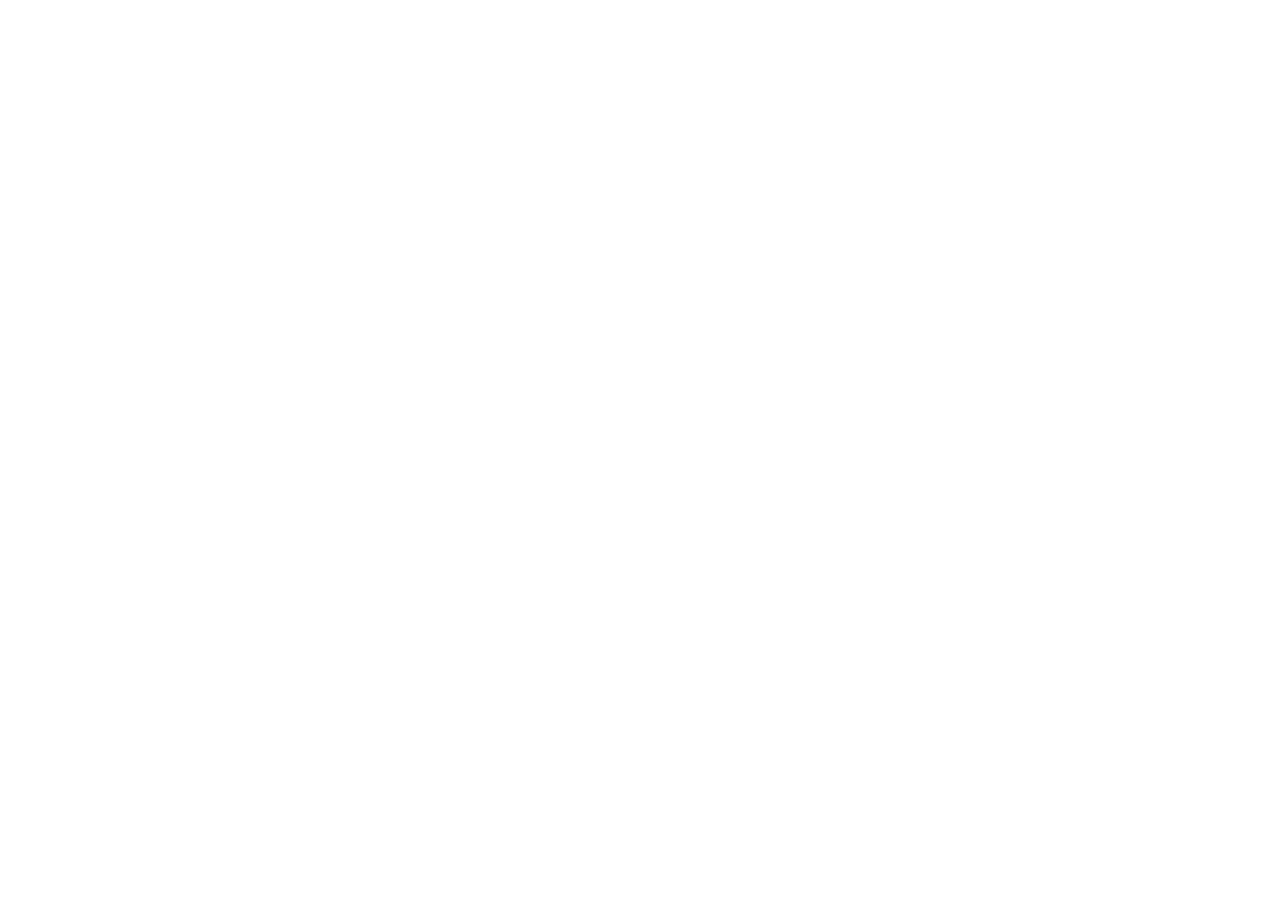
==== index.html @ 12cc8bd0 "初始化大事件项目" ====
<!DOCTYPE html>
<html lang="en">

<head>
    <meta charset="UTF-8">
    <meta name="viewport" content="width=device-width, initial-scale=1.0">
    <title>Document</title>
</head>

<body>

</body>

</html>
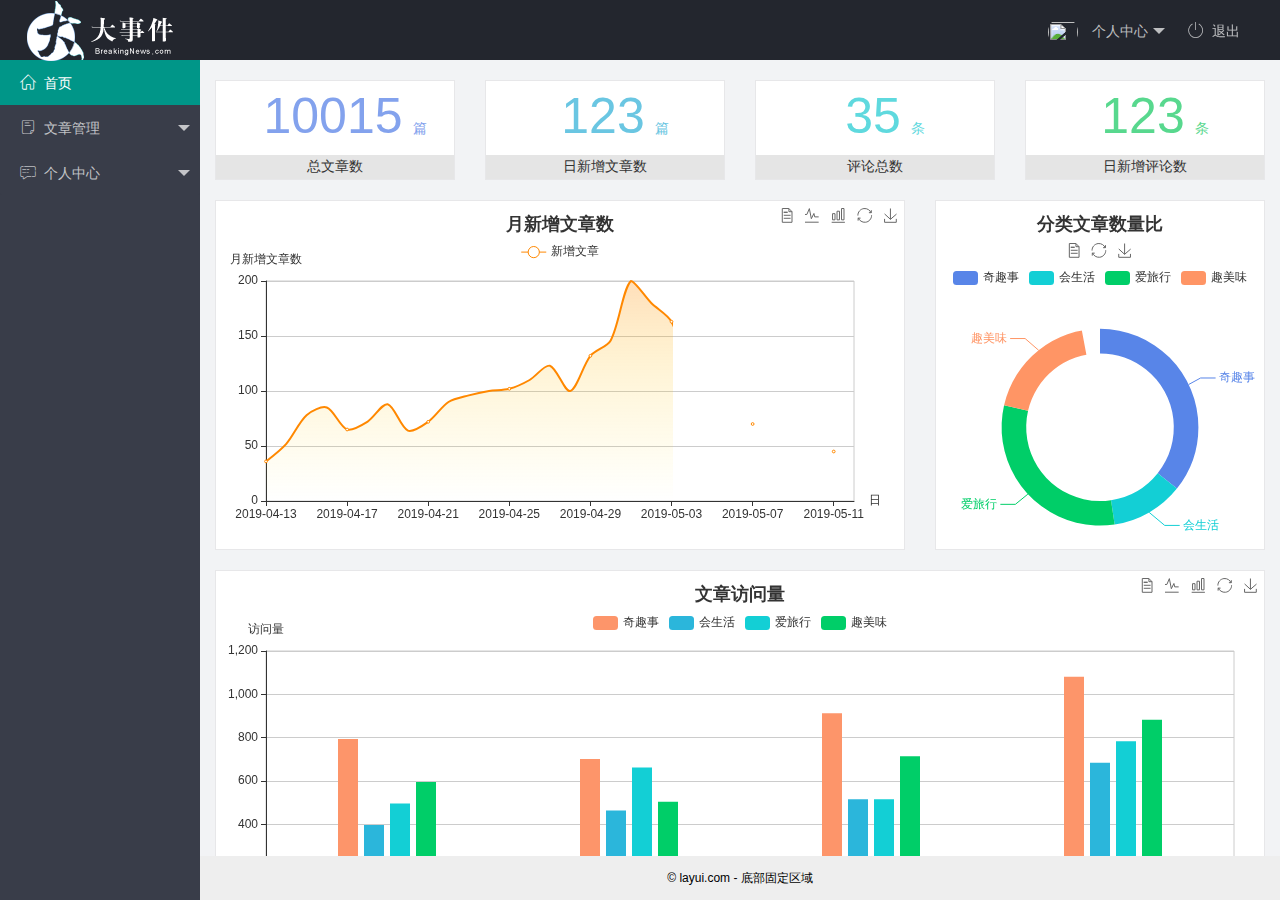
==== commit 1c10cd2f: "完成index.html样式" ====
--- a/index.html
+++ b/index.html
@@ -4,11 +4,84 @@
 <head>
     <meta charset="UTF-8">
     <meta name="viewport" content="width=device-width, initial-scale=1.0">
-    <title>Document</title>
+    <title>大事件后台</title>
+    <!-- 导入layui.css -->
+    <link rel="stylesheet" href="./assets/lib/layui/css/layui.css">
+    <!-- 导入字体图标 -->
+    <link rel="stylesheet" href="./assets/fonts/iconfont.css">
+    <!-- 导入index.css -->
+    <link rel="stylesheet" href="./assets/css/index.css">
 </head>
 
-<body>
+<body class="layui-layout-body">
+    <div class="layui-layout layui-layout-admin">
+        <div class="layui-header">
+            <div class="layui-logo"><img src="./assets/images/logo.png" alt=""></div>
+            <!-- 头部区域（可配合layui已有的水平导航） -->
 
+
+            <dl class="layui-nav-child">
+                <dd><a href="">邮件管理</a></dd>
+                <dd><a href="">消息管理</a></dd>
+                <dd><a href="">授权管理</a></dd>
+            </dl>
+
+            <ul class="layui-nav layui-layout-right">
+                <li class="layui-nav-item">
+                    <a href="javascript:;">
+                        <img src="http://t.cn/RCzsdCq" class="layui-nav-img">
+                        个人中心
+                    </a>
+                    <dl class="layui-nav-child">
+                        <dd><a href="">基本资料</a></dd>
+                        <dd><a href="">更换头像</a></dd>
+                        <dd><a href="">重置密码</a></dd>
+                    </dl>
+                </li>
+                <li class="layui-nav-item"><a href=""><span class="iconfont icon-tuichu"></span>退出</a></li>
+            </ul>
+        </div>
+
+        <div class="layui-side layui-bg-black">
+            <div class="layui-side-scroll">
+                <!-- 左侧导航区域（可配合layui已有的垂直导航） -->
+                <ul class="layui-nav layui-nav-tree" lay-shrink="all">
+                    <li class="layui-nav-item layui-this">
+                        <a href="/home/dashboard.html" target="fm"> <span class="iconfont icon-home"></span>首页</a></li>
+                    <li class="layui-nav-item">
+                        <a class="" href="javascript:;"><span class="iconfont icon-16"></span>文章管理</a>
+                        <dl class="layui-nav-child">
+                            <dd><a href="javascript:;"><i class="layui-icon layui-icon-app"></i>文章类别</a></dd>
+                            <dd><a href="javascript:;"><i class="layui-icon layui-icon-app"></i>文章列表</a></dd>
+                            <dd><a href="javascript:;"><i class="layui-icon layui-icon-app"></i>发布文章</a></dd>
+                        </dl>
+                    </li>
+                    <li class="layui-nav-item">
+                        <a href="javascript:;"> <span class="iconfont icon-pinglun"></span>个人中心</a>
+                        <dl class="layui-nav-child">
+                            <dd><a href="javascript:;"><i class="layui-icon layui-icon-app"></i>基本资料</a></dd>
+                            <dd><a href="javascript:;"><i class="layui-icon layui-icon-app"></i>更换头像</a></dd>
+                            <dd><a href="javascript:;"><i class="layui-icon layui-icon-app"></i>重置密码</a></dd>
+
+                        </dl>
+                    </li>
+
+                </ul>
+            </div>
+        </div>
+
+        <div class="layui-body">
+            <!-- 内容主体区域 -->
+            <iframe name="fm" src="/home/dashboard.html" frameborder="0"></iframe>
+        </div>
+
+        <div class="layui-footer">
+            <!-- 底部固定区域 -->
+            © layui.com - 底部固定区域
+        </div>
+    </div>
+
+    <script src="./assets/lib/layui/layui.all.js"></script>
 </body>
 
 </html>--- a/assets/lib/layui/css/layui.css
+++ b/assets/lib/layui/css/layui.css
@@ -0,0 +1,2 @@
+/** layui-v2.5.5 MIT License By https://www.layui.com */
+ .layui-inline,img{display:inline-block;vertical-align:middle}h1,h2,h3,h4,h5,h6{font-weight:400}.layui-edge,.layui-header,.layui-inline,.layui-main{position:relative}.layui-body,.layui-edge,.layui-elip{overflow:hidden}.layui-btn,.layui-edge,.layui-inline,img{vertical-align:middle}.layui-btn,.layui-disabled,.layui-icon,.layui-unselect{-moz-user-select:none;-webkit-user-select:none;-ms-user-select:none}.layui-elip,.layui-form-checkbox span,.layui-form-pane .layui-form-label{text-overflow:ellipsis;white-space:nowrap}.layui-breadcrumb,.layui-tree-btnGroup{visibility:hidden}blockquote,body,button,dd,div,dl,dt,form,h1,h2,h3,h4,h5,h6,input,li,ol,p,pre,td,textarea,th,ul{margin:0;padding:0;-webkit-tap-highlight-color:rgba(0,0,0,0)}a:active,a:hover{outline:0}img{border:none}li{list-style:none}table{border-collapse:collapse;border-spacing:0}h4,h5,h6{font-size:100%}button,input,optgroup,option,select,textarea{font-family:inherit;font-size:inherit;font-style:inherit;font-weight:inherit;outline:0}pre{white-space:pre-wrap;white-space:-moz-pre-wrap;white-space:-pre-wrap;white-space:-o-pre-wrap;word-wrap:break-word}body{line-height:24px;font:14px Helvetica Neue,Helvetica,PingFang SC,Tahoma,Arial,sans-serif}hr{height:1px;margin:10px 0;border:0;clear:both}a{color:#333;text-decoration:none}a:hover{color:#777}a cite{font-style:normal;*cursor:pointer}.layui-border-box,.layui-border-box *{box-sizing:border-box}.layui-box,.layui-box *{box-sizing:content-box}.layui-clear{clear:both;*zoom:1}.layui-clear:after{content:'\20';clear:both;*zoom:1;display:block;height:0}.layui-inline{*display:inline;*zoom:1}.layui-edge{display:inline-block;width:0;height:0;border-width:6px;border-style:dashed;border-color:transparent}.layui-edge-top{top:-4px;border-bottom-color:#999;border-bottom-style:solid}.layui-edge-right{border-left-color:#999;border-left-style:solid}.layui-edge-bottom{top:2px;border-top-color:#999;border-top-style:solid}.layui-edge-left{border-right-color:#999;border-right-style:solid}.layui-disabled,.layui-disabled:hover{color:#d2d2d2!important;cursor:not-allowed!important}.layui-circle{border-radius:100%}.layui-show{display:block!important}.layui-hide{display:none!important}@font-face{font-family:layui-icon;src:url(../font/iconfont.eot?v=250);src:url(../font/iconfont.eot?v=250#iefix) format('embedded-opentype'),url(../font/iconfont.woff2?v=250) format('woff2'),url(../font/iconfont.woff?v=250) format('woff'),url(../font/iconfont.ttf?v=250) format('truetype'),url(../font/iconfont.svg?v=250#layui-icon) format('svg')}.layui-icon{font-family:layui-icon!important;font-size:16px;font-style:normal;-webkit-font-smoothing:antialiased;-moz-osx-font-smoothing:grayscale}.layui-icon-reply-fill:before{content:"\e611"}.layui-icon-set-fill:before{content:"\e614"}.layui-icon-menu-fill:before{content:"\e60f"}.layui-icon-search:before{content:"\e615"}.layui-icon-share:before{content:"\e641"}.layui-icon-set-sm:before{content:"\e620"}.layui-icon-engine:before{content:"\e628"}.layui-icon-close:before{content:"\1006"}.layui-icon-close-fill:before{content:"\1007"}.layui-icon-chart-screen:before{content:"\e629"}.layui-icon-star:before{content:"\e600"}.layui-icon-circle-dot:before{content:"\e617"}.layui-icon-chat:before{content:"\e606"}.layui-icon-release:before{content:"\e609"}.layui-icon-list:before{content:"\e60a"}.layui-icon-chart:before{content:"\e62c"}.layui-icon-ok-circle:before{content:"\1005"}.layui-icon-layim-theme:before{content:"\e61b"}.layui-icon-table:before{content:"\e62d"}.layui-icon-right:before{content:"\e602"}.layui-icon-left:before{content:"\e603"}.layui-icon-cart-simple:before{content:"\e698"}.layui-icon-face-cry:before{content:"\e69c"}.layui-icon-face-smile:before{content:"\e6af"}.layui-icon-survey:before{content:"\e6b2"}.layui-icon-tree:before{content:"\e62e"}.layui-icon-upload-circle:before{content:"\e62f"}.layui-icon-add-circle:before{content:"\e61f"}.layui-icon-download-circle:before{content:"\e601"}.layui-icon-templeate-1:before{content:"\e630"}.layui-icon-util:before{content:"\e631"}.layui-icon-face-surprised:before{content:"\e664"}.layui-icon-edit:before{content:"\e642"}.layui-icon-speaker:before{content:"\e645"}.layui-icon-down:before{content:"\e61a"}.layui-icon-file:before{content:"\e621"}.layui-icon-layouts:before{content:"\e632"}.layui-icon-rate-half:before{content:"\e6c9"}.layui-icon-add-circle-fine:before{content:"\e608"}.layui-icon-prev-circle:before{content:"\e633"}.layui-icon-read:before{content:"\e705"}.layui-icon-404:before{content:"\e61c"}.layui-icon-carousel:before{content:"\e634"}.layui-icon-help:before{content:"\e607"}.layui-icon-code-circle:before{content:"\e635"}.layui-icon-water:before{content:"\e636"}.layui-icon-username:before{content:"\e66f"}.layui-icon-find-fill:before{content:"\e670"}.layui-icon-about:before{content:"\e60b"}.layui-icon-location:before{content:"\e715"}.layui-icon-up:before{content:"\e619"}.layui-icon-pause:before{content:"\e651"}.layui-icon-date:before{content:"\e637"}.layui-icon-layim-uploadfile:before{content:"\e61d"}.layui-icon-delete:before{content:"\e640"}.layui-icon-play:before{content:"\e652"}.layui-icon-top:before{content:"\e604"}.layui-icon-friends:before{content:"\e612"}.layui-icon-refresh-3:before{content:"\e9aa"}.layui-icon-ok:before{content:"\e605"}.layui-icon-layer:before{content:"\e638"}.layui-icon-face-smile-fine:before{content:"\e60c"}.layui-icon-dollar:before{content:"\e659"}.layui-icon-group:before{content:"\e613"}.layui-icon-layim-download:before{content:"\e61e"}.layui-icon-picture-fine:before{content:"\e60d"}.layui-icon-link:before{content:"\e64c"}.layui-icon-diamond:before{content:"\e735"}.layui-icon-log:before{content:"\e60e"}.layui-icon-rate-solid:before{content:"\e67a"}.layui-icon-fonts-del:before{content:"\e64f"}.layui-icon-unlink:before{content:"\e64d"}.layui-icon-fonts-clear:before{content:"\e639"}.layui-icon-triangle-r:before{content:"\e623"}.layui-icon-circle:before{content:"\e63f"}.layui-icon-radio:before{content:"\e643"}.layui-icon-align-center:before{content:"\e647"}.layui-icon-align-right:before{content:"\e648"}.layui-icon-align-left:before{content:"\e649"}.layui-icon-loading-1:before{content:"\e63e"}.layui-icon-return:before{content:"\e65c"}.layui-icon-fonts-strong:before{content:"\e62b"}.layui-icon-upload:before{content:"\e67c"}.layui-icon-dialogue:before{content:"\e63a"}.layui-icon-video:before{content:"\e6ed"}.layui-icon-headset:before{content:"\e6fc"}.layui-icon-cellphone-fine:before{content:"\e63b"}.layui-icon-add-1:before{content:"\e654"}.layui-icon-face-smile-b:before{content:"\e650"}.layui-icon-fonts-html:before{content:"\e64b"}.layui-icon-form:before{content:"\e63c"}.layui-icon-cart:before{content:"\e657"}.layui-icon-camera-fill:before{content:"\e65d"}.layui-icon-tabs:before{content:"\e62a"}.layui-icon-fonts-code:before{content:"\e64e"}.layui-icon-fire:before{content:"\e756"}.layui-icon-set:before{content:"\e716"}.layui-icon-fonts-u:before{content:"\e646"}.layui-icon-triangle-d:before{content:"\e625"}.layui-icon-tips:before{content:"\e702"}.layui-icon-picture:before{content:"\e64a"}.layui-icon-more-vertical:before{content:"\e671"}.layui-icon-flag:before{content:"\e66c"}.layui-icon-loading:before{content:"\e63d"}.layui-icon-fonts-i:before{content:"\e644"}.layui-icon-refresh-1:before{content:"\e666"}.layui-icon-rmb:before{content:"\e65e"}.layui-icon-home:before{content:"\e68e"}.layui-icon-user:before{content:"\e770"}.layui-icon-notice:before{content:"\e667"}.layui-icon-login-weibo:before{content:"\e675"}.layui-icon-voice:before{content:"\e688"}.layui-icon-upload-drag:before{content:"\e681"}.layui-icon-login-qq:before{content:"\e676"}.layui-icon-snowflake:before{content:"\e6b1"}.layui-icon-file-b:before{content:"\e655"}.layui-icon-template:before{content:"\e663"}.layui-icon-auz:before{content:"\e672"}.layui-icon-console:before{content:"\e665"}.layui-icon-app:before{content:"\e653"}.layui-icon-prev:before{content:"\e65a"}.layui-icon-website:before{content:"\e7ae"}.layui-icon-next:before{content:"\e65b"}.layui-icon-component:before{content:"\e857"}.layui-icon-more:before{content:"\e65f"}.layui-icon-login-wechat:before{content:"\e677"}.layui-icon-shrink-right:before{content:"\e668"}.layui-icon-spread-left:before{content:"\e66b"}.layui-icon-camera:before{content:"\e660"}.layui-icon-note:before{content:"\e66e"}.layui-icon-refresh:before{content:"\e669"}.layui-icon-female:before{content:"\e661"}.layui-icon-male:before{content:"\e662"}.layui-icon-password:before{content:"\e673"}.layui-icon-senior:before{content:"\e674"}.layui-icon-theme:before{content:"\e66a"}.layui-icon-tread:before{content:"\e6c5"}.layui-icon-praise:before{content:"\e6c6"}.layui-icon-star-fill:before{content:"\e658"}.layui-icon-rate:before{content:"\e67b"}.layui-icon-template-1:before{content:"\e656"}.layui-icon-vercode:before{content:"\e679"}.layui-icon-cellphone:before{content:"\e678"}.layui-icon-screen-full:before{content:"\e622"}.layui-icon-screen-restore:before{content:"\e758"}.layui-icon-cols:before{content:"\e610"}.layui-icon-export:before{content:"\e67d"}.layui-icon-print:before{content:"\e66d"}.layui-icon-slider:before{content:"\e714"}.layui-icon-addition:before{content:"\e624"}.layui-icon-subtraction:before{content:"\e67e"}.layui-icon-service:before{content:"\e626"}.layui-icon-transfer:before{content:"\e691"}.layui-main{width:1140px;margin:0 auto}.layui-header{z-index:1000;height:60px}.layui-header a:hover{transition:all .5s;-webkit-transition:all .5s}.layui-side{position:fixed;left:0;top:0;bottom:0;z-index:999;width:200px;overflow-x:hidden}.layui-side-scroll{position:relative;width:220px;height:100%;overflow-x:hidden}.layui-body{position:absolute;left:200px;right:0;top:0;bottom:0;z-index:998;width:auto;overflow-y:auto;box-sizing:border-box}.layui-layout-body{overflow:hidden}.layui-layout-admin .layui-header{background-color:#23262E}.layui-layout-admin .layui-side{top:60px;width:200px;overflow-x:hidden}.layui-layout-admin .layui-body{position:fixed;top:60px;bottom:44px}.layui-layout-admin .layui-main{width:auto;margin:0 15px}.layui-layout-admin .layui-footer{position:fixed;left:200px;right:0;bottom:0;height:44px;line-height:44px;padding:0 15px;background-color:#eee}.layui-layout-admin .layui-logo{position:absolute;left:0;top:0;width:200px;height:100%;line-height:60px;text-align:center;color:#009688;font-size:16px}.layui-layout-admin .layui-header .layui-nav{background:0 0}.layui-layout-left{position:absolute!important;left:200px;top:0}.layui-layout-right{position:absolute!important;right:0;top:0}.layui-container{position:relative;margin:0 auto;padding:0 15px;box-sizing:border-box}.layui-fluid{position:relative;margin:0 auto;padding:0 15px}.layui-row:after,.layui-row:before{content:'';display:block;clear:both}.layui-col-lg1,.layui-col-lg10,.layui-col-lg11,.layui-col-lg12,.layui-col-lg2,.layui-col-lg3,.layui-col-lg4,.layui-col-lg5,.layui-col-lg6,.layui-col-lg7,.layui-col-lg8,.layui-col-lg9,.layui-col-md1,.layui-col-md10,.layui-col-md11,.layui-col-md12,.layui-col-md2,.layui-col-md3,.layui-col-md4,.layui-col-md5,.layui-col-md6,.layui-col-md7,.layui-col-md8,.layui-col-md9,.layui-col-sm1,.layui-col-sm10,.layui-col-sm11,.layui-col-sm12,.layui-col-sm2,.layui-col-sm3,.layui-col-sm4,.layui-col-sm5,.layui-col-sm6,.layui-col-sm7,.layui-col-sm8,.layui-col-sm9,.layui-col-xs1,.layui-col-xs10,.layui-col-xs11,.layui-col-xs12,.layui-col-xs2,.layui-col-xs3,.layui-col-xs4,.layui-col-xs5,.layui-col-xs6,.layui-col-xs7,.layui-col-xs8,.layui-col-xs9{position:relative;display:block;box-sizing:border-box}.layui-col-xs1,.layui-col-xs10,.layui-col-xs11,.layui-col-xs12,.layui-col-xs2,.layui-col-xs3,.layui-col-xs4,.layui-col-xs5,.layui-col-xs6,.layui-col-xs7,.layui-col-xs8,.layui-col-xs9{float:left}.layui-col-xs1{width:8.33333333%}.layui-col-xs2{width:16.66666667%}.layui-col-xs3{width:25%}.layui-col-xs4{width:33.33333333%}.layui-col-xs5{width:41.66666667%}.layui-col-xs6{width:50%}.layui-col-xs7{width:58.33333333%}.layui-col-xs8{width:66.66666667%}.layui-col-xs9{width:75%}.layui-col-xs10{width:83.33333333%}.layui-col-xs11{width:91.66666667%}.layui-col-xs12{width:100%}.layui-col-xs-offset1{margin-left:8.33333333%}.layui-col-xs-offset2{margin-left:16.66666667%}.layui-col-xs-offset3{margin-left:25%}.layui-col-xs-offset4{margin-left:33.33333333%}.layui-col-xs-offset5{margin-left:41.66666667%}.layui-col-xs-offset6{margin-left:50%}.layui-col-xs-offset7{margin-left:58.33333333%}.layui-col-xs-offset8{margin-left:66.66666667%}.layui-col-xs-offset9{margin-left:75%}.layui-col-xs-offset10{margin-left:83.33333333%}.layui-col-xs-offset11{margin-left:91.66666667%}.layui-col-xs-offset12{margin-left:100%}@media screen and (max-width:768px){.layui-hide-xs{display:none!important}.layui-show-xs-block{display:block!important}.layui-show-xs-inline{display:inline!important}.layui-show-xs-inline-block{display:inline-block!important}}@media screen and (min-width:768px){.layui-container{width:750px}.layui-hide-sm{display:none!important}.layui-show-sm-block{display:block!important}.layui-show-sm-inline{display:inline!important}.layui-show-sm-inline-block{display:inline-block!important}.layui-col-sm1,.layui-col-sm10,.layui-col-sm11,.layui-col-sm12,.layui-col-sm2,.layui-col-sm3,.layui-col-sm4,.layui-col-sm5,.layui-col-sm6,.layui-col-sm7,.layui-col-sm8,.layui-col-sm9{float:left}.layui-col-sm1{width:8.33333333%}.layui-col-sm2{width:16.66666667%}.layui-col-sm3{width:25%}.layui-col-sm4{width:33.33333333%}.layui-col-sm5{width:41.66666667%}.layui-col-sm6{width:50%}.layui-col-sm7{width:58.33333333%}.layui-col-sm8{width:66.66666667%}.layui-col-sm9{width:75%}.layui-col-sm10{width:83.33333333%}.layui-col-sm11{width:91.66666667%}.layui-col-sm12{width:100%}.layui-col-sm-offset1{margin-left:8.33333333%}.layui-col-sm-offset2{margin-left:16.66666667%}.layui-col-sm-offset3{margin-left:25%}.layui-col-sm-offset4{margin-left:33.33333333%}.layui-col-sm-offset5{margin-left:41.66666667%}.layui-col-sm-offset6{margin-left:50%}.layui-col-sm-offset7{margin-left:58.33333333%}.layui-col-sm-offset8{margin-left:66.66666667%}.layui-col-sm-offset9{margin-left:75%}.layui-col-sm-offset10{margin-left:83.33333333%}.layui-col-sm-offset11{margin-left:91.66666667%}.layui-col-sm-offset12{margin-left:100%}}@media screen and (min-width:992px){.layui-container{width:970px}.layui-hide-md{display:none!important}.layui-show-md-block{display:block!important}.layui-show-md-inline{display:inline!important}.layui-show-md-inline-block{display:inline-block!important}.layui-col-md1,.layui-col-md10,.layui-col-md11,.layui-col-md12,.layui-col-md2,.layui-col-md3,.layui-col-md4,.layui-col-md5,.layui-col-md6,.layui-col-md7,.layui-col-md8,.layui-col-md9{float:left}.layui-col-md1{width:8.33333333%}.layui-col-md2{width:16.66666667%}.layui-col-md3{width:25%}.layui-col-md4{width:33.33333333%}.layui-col-md5{width:41.66666667%}.layui-col-md6{width:50%}.layui-col-md7{width:58.33333333%}.layui-col-md8{width:66.66666667%}.layui-col-md9{width:75%}.layui-col-md10{width:83.33333333%}.layui-col-md11{width:91.66666667%}.layui-col-md12{width:100%}.layui-col-md-offset1{margin-left:8.33333333%}.layui-col-md-offset2{margin-left:16.66666667%}.layui-col-md-offset3{margin-left:25%}.layui-col-md-offset4{margin-left:33.33333333%}.layui-col-md-offset5{margin-left:41.66666667%}.layui-col-md-offset6{margin-left:50%}.layui-col-md-offset7{margin-left:58.33333333%}.layui-col-md-offset8{margin-left:66.66666667%}.layui-col-md-offset9{margin-left:75%}.layui-col-md-offset10{margin-left:83.33333333%}.layui-col-md-offset11{margin-left:91.66666667%}.layui-col-md-offset12{margin-left:100%}}@media screen and (min-width:1200px){.layui-container{width:1170px}.layui-hide-lg{display:none!important}.layui-show-lg-block{display:block!important}.layui-show-lg-inline{display:inline!important}.layui-show-lg-inline-block{display:inline-block!important}.layui-col-lg1,.layui-col-lg10,.layui-col-lg11,.layui-col-lg12,.layui-col-lg2,.layui-col-lg3,.layui-col-lg4,.layui-col-lg5,.layui-col-lg6,.layui-col-lg7,.layui-col-lg8,.layui-col-lg9{float:left}.layui-col-lg1{width:8.33333333%}.layui-col-lg2{width:16.66666667%}.layui-col-lg3{width:25%}.layui-col-lg4{width:33.33333333%}.layui-col-lg5{width:41.66666667%}.layui-col-lg6{width:50%}.layui-col-lg7{width:58.33333333%}.layui-col-lg8{width:66.66666667%}.layui-col-lg9{width:75%}.layui-col-lg10{width:83.33333333%}.layui-col-lg11{width:91.66666667%}.layui-col-lg12{width:100%}.layui-col-lg-offset1{margin-left:8.33333333%}.layui-col-lg-offset2{margin-left:16.66666667%}.layui-col-lg-offset3{margin-left:25%}.layui-col-lg-offset4{margin-left:33.33333333%}.layui-col-lg-offset5{margin-left:41.66666667%}.layui-col-lg-offset6{margin-left:50%}.layui-col-lg-offset7{margin-left:58.33333333%}.layui-col-lg-offset8{margin-left:66.66666667%}.layui-col-lg-offset9{margin-left:75%}.layui-col-lg-offset10{margin-left:83.33333333%}.layui-col-lg-offset11{margin-left:91.66666667%}.layui-col-lg-offset12{margin-left:100%}}.layui-col-space1{margin:-.5px}.layui-col-space1>*{padding:.5px}.layui-col-space3{margin:-1.5px}.layui-col-space3>*{padding:1.5px}.layui-col-space5{margin:-2.5px}.layui-col-space5>*{padding:2.5px}.layui-col-space8{margin:-3.5px}.layui-col-space8>*{padding:3.5px}.layui-col-space10{margin:-5px}.layui-col-space10>*{padding:5px}.layui-col-space12{margin:-6px}.layui-col-space12>*{padding:6px}.layui-col-space15{margin:-7.5px}.layui-col-space15>*{padding:7.5px}.layui-col-space18{margin:-9px}.layui-col-space18>*{padding:9px}.layui-col-space20{margin:-10px}.layui-col-space20>*{padding:10px}.layui-col-space22{margin:-11px}.layui-col-space22>*{padding:11px}.layui-col-space25{margin:-12.5px}.layui-col-space25>*{padding:12.5px}.layui-col-space30{margin:-15px}.layui-col-space30>*{padding:15px}.layui-btn,.layui-input,.layui-select,.layui-textarea,.layui-upload-button{outline:0;-webkit-appearance:none;transition:all .3s;-webkit-transition:all .3s;box-sizing:border-box}.layui-elem-quote{margin-bottom:10px;padding:15px;line-height:22px;border-left:5px solid #009688;border-radius:0 2px 2px 0;background-color:#f2f2f2}.layui-quote-nm{border-style:solid;border-width:1px 1px 1px 5px;background:0 0}.layui-elem-field{margin-bottom:10px;padding:0;border-width:1px;border-style:solid}.layui-elem-field legend{margin-left:20px;padding:0 10px;font-size:20px;font-weight:300}.layui-field-title{margin:10px 0 20px;border-width:1px 0 0}.layui-field-box{padding:10px 15px}.layui-field-title .layui-field-box{padding:10px 0}.layui-progress{position:relative;height:6px;border-radius:20px;background-color:#e2e2e2}.layui-progress-bar{position:absolute;left:0;top:0;width:0;max-width:100%;height:6px;border-radius:20px;text-align:right;background-color:#5FB878;transition:all .3s;-webkit-transition:all .3s}.layui-progress-big,.layui-progress-big .layui-progress-bar{height:18px;line-height:18px}.layui-progress-text{position:relative;top:-20px;line-height:18px;font-size:12px;color:#666}.layui-progress-big .layui-progress-text{position:static;padding:0 10px;color:#fff}.layui-collapse{border-width:1px;border-style:solid;border-radius:2px}.layui-colla-content,.layui-colla-item{border-top-width:1px;border-top-style:solid}.layui-colla-item:first-child{border-top:none}.layui-colla-title{position:relative;height:42px;line-height:42px;padding:0 15px 0 35px;color:#333;background-color:#f2f2f2;cursor:pointer;font-size:14px;overflow:hidden}.layui-colla-content{display:none;padding:10px 15px;line-height:22px;color:#666}.layui-colla-icon{position:absolute;left:15px;top:0;font-size:14px}.layui-card{margin-bottom:15px;border-radius:2px;background-color:#fff;box-shadow:0 1px 2px 0 rgba(0,0,0,.05)}.layui-card:last-child{margin-bottom:0}.layui-card-header{position:relative;height:42px;line-height:42px;padding:0 15px;border-bottom:1px solid #f6f6f6;color:#333;border-radius:2px 2px 0 0;font-size:14px}.layui-bg-black,.layui-bg-blue,.layui-bg-cyan,.layui-bg-green,.layui-bg-orange,.layui-bg-red{color:#fff!important}.layui-card-body{position:relative;padding:10px 15px;line-height:24px}.layui-card-body[pad15]{padding:15px}.layui-card-body[pad20]{padding:20px}.layui-card-body .layui-table{margin:5px 0}.layui-card .layui-tab{margin:0}.layui-panel-window{position:relative;padding:15px;border-radius:0;border-top:5px solid #E6E6E6;background-color:#fff}.layui-auxiliar-moving{position:fixed;left:0;right:0;top:0;bottom:0;width:100%;height:100%;background:0 0;z-index:9999999999}.layui-form-label,.layui-form-mid,.layui-form-select,.layui-input-block,.layui-input-inline,.layui-textarea{position:relative}.layui-bg-red{background-color:#FF5722!important}.layui-bg-orange{background-color:#FFB800!important}.layui-bg-green{background-color:#009688!important}.layui-bg-cyan{background-color:#2F4056!important}.layui-bg-blue{background-color:#1E9FFF!important}.layui-bg-black{background-color:#393D49!important}.layui-bg-gray{background-color:#eee!important;color:#666!important}.layui-badge-rim,.layui-colla-content,.layui-colla-item,.layui-collapse,.layui-elem-field,.layui-form-pane .layui-form-item[pane],.layui-form-pane .layui-form-label,.layui-input,.layui-layedit,.layui-layedit-tool,.layui-quote-nm,.layui-select,.layui-tab-bar,.layui-tab-card,.layui-tab-title,.layui-tab-title .layui-this:after,.layui-textarea{border-color:#e6e6e6}.layui-timeline-item:before,hr{background-color:#e6e6e6}.layui-text{line-height:22px;font-size:14px;color:#666}.layui-text h1,.layui-text h2,.layui-text h3{font-weight:500;color:#333}.layui-text h1{font-size:30px}.layui-text h2{font-size:24px}.layui-text h3{font-size:18px}.layui-text a:not(.layui-btn){color:#01AAED}.layui-text a:not(.layui-btn):hover{text-decoration:underline}.layui-text ul{padding:5px 0 5px 15px}.layui-text ul li{margin-top:5px;list-style-type:disc}.layui-text em,.layui-word-aux{color:#999!important;padding:0 5px!important}.layui-btn{display:inline-block;height:38px;line-height:38px;padding:0 18px;background-color:#009688;color:#fff;white-space:nowrap;text-align:center;font-size:14px;border:none;border-radius:2px;cursor:pointer}.layui-btn:hover{opacity:.8;filter:alpha(opacity=80);color:#fff}.layui-btn:active{opacity:1;filter:alpha(opacity=100)}.layui-btn+.layui-btn{margin-left:10px}.layui-btn-container{font-size:0}.layui-btn-container .layui-btn{margin-right:10px;margin-bottom:10px}.layui-btn-container .layui-btn+.layui-btn{margin-left:0}.layui-table .layui-btn-container .layui-btn{margin-bottom:9px}.layui-btn-radius{border-radius:100px}.layui-btn .layui-icon{margin-right:3px;font-size:18px;vertical-align:bottom;vertical-align:middle\9}.layui-btn-primary{border:1px solid #C9C9C9;background-color:#fff;color:#555}.layui-btn-primary:hover{border-color:#009688;color:#333}.layui-btn-normal{background-color:#1E9FFF}.layui-btn-warm{background-color:#FFB800}.layui-btn-danger{background-color:#FF5722}.layui-btn-checked{background-color:#5FB878}.layui-btn-disabled,.layui-btn-disabled:active,.layui-btn-disabled:hover{border:1px solid #e6e6e6;background-color:#FBFBFB;color:#C9C9C9;cursor:not-allowed;opacity:1}.layui-btn-lg{height:44px;line-height:44px;padding:0 25px;font-size:16px}.layui-btn-sm{height:30px;line-height:30px;padding:0 10px;font-size:12px}.layui-btn-sm i{font-size:16px!important}.layui-btn-xs{height:22px;line-height:22px;padding:0 5px;font-size:12px}.layui-btn-xs i{font-size:14px!important}.layui-btn-group{display:inline-block;vertical-align:middle;font-size:0}.layui-btn-group .layui-btn{margin-left:0!important;margin-right:0!important;border-left:1px solid rgba(255,255,255,.5);border-radius:0}.layui-btn-group .layui-btn-primary{border-left:none}.layui-btn-group .layui-btn-primary:hover{border-color:#C9C9C9;color:#009688}.layui-btn-group .layui-btn:first-child{border-left:none;border-radius:2px 0 0 2px}.layui-btn-group .layui-btn-primary:first-child{border-left:1px solid #c9c9c9}.layui-btn-group .layui-btn:last-child{border-radius:0 2px 2px 0}.layui-btn-group .layui-btn+.layui-btn{margin-left:0}.layui-btn-group+.layui-btn-group{margin-left:10px}.layui-btn-fluid{width:100%}.layui-input,.layui-select,.layui-textarea{height:38px;line-height:1.3;line-height:38px\9;border-width:1px;border-style:solid;background-color:#fff;border-radius:2px}.layui-input::-webkit-input-placeholder,.layui-select::-webkit-input-placeholder,.layui-textarea::-webkit-input-placeholder{line-height:1.3}.layui-input,.layui-textarea{display:block;width:100%;padding-left:10px}.layui-input:hover,.layui-textarea:hover{border-color:#D2D2D2!important}.layui-input:focus,.layui-textarea:focus{border-color:#C9C9C9!important}.layui-textarea{min-height:100px;height:auto;line-height:20px;padding:6px 10px;resize:vertical}.layui-select{padding:0 10px}.layui-form input[type=checkbox],.layui-form input[type=radio],.layui-form select{display:none}.layui-form [lay-ignore]{display:initial}.layui-form-item{margin-bottom:15px;clear:both;*zoom:1}.layui-form-item:after{content:'\20';clear:both;*zoom:1;display:block;height:0}.layui-form-label{float:left;display:block;padding:9px 15px;width:80px;font-weight:400;line-height:20px;text-align:right}.layui-form-label-col{display:block;float:none;padding:9px 0;line-height:20px;text-align:left}.layui-form-item .layui-inline{margin-bottom:5px;margin-right:10px}.layui-input-block{margin-left:110px;min-height:36px}.layui-input-inline{display:inline-block;vertical-align:middle}.layui-form-item .layui-input-inline{float:left;width:190px;margin-right:10px}.layui-form-text .layui-input-inline{width:auto}.layui-form-mid{float:left;display:block;padding:9px 0!important;line-height:20px;margin-right:10px}.layui-form-danger+.layui-form-select .layui-input,.layui-form-danger:focus{border-color:#FF5722!important}.layui-form-select .layui-input{padding-right:30px;cursor:pointer}.layui-form-select .layui-edge{position:absolute;right:10px;top:50%;margin-top:-3px;cursor:pointer;border-width:6px;border-top-color:#c2c2c2;border-top-style:solid;transition:all .3s;-webkit-transition:all .3s}.layui-form-select dl{display:none;position:absolute;left:0;top:42px;padding:5px 0;z-index:899;min-width:100%;border:1px solid #d2d2d2;max-height:300px;overflow-y:auto;background-color:#fff;border-radius:2px;box-shadow:0 2px 4px rgba(0,0,0,.12);box-sizing:border-box}.layui-form-select dl dd,.layui-form-select dl dt{padding:0 10px;line-height:36px;white-space:nowrap;overflow:hidden;text-overflow:ellipsis}.layui-form-select dl dt{font-size:12px;color:#999}.layui-form-select dl dd{cursor:pointer}.layui-form-select dl dd:hover{background-color:#f2f2f2;-webkit-transition:.5s all;transition:.5s all}.layui-form-select .layui-select-group dd{padding-left:20px}.layui-form-select dl dd.layui-select-tips{padding-left:10px!important;color:#999}.layui-form-select dl dd.layui-this{background-color:#5FB878;color:#fff}.layui-form-checkbox,.layui-form-select dl dd.layui-disabled{background-color:#fff}.layui-form-selected dl{display:block}.layui-form-checkbox,.layui-form-checkbox *,.layui-form-switch{display:inline-block;vertical-align:middle}.layui-form-selected .layui-edge{margin-top:-9px;-webkit-transform:rotate(180deg);transform:rotate(180deg);margin-top:-3px\9}:root .layui-form-selected .layui-edge{margin-top:-9px\0/IE9}.layui-form-selectup dl{top:auto;bottom:42px}.layui-select-none{margin:5px 0;text-align:center;color:#999}.layui-select-disabled .layui-disabled{border-color:#eee!important}.layui-select-disabled .layui-edge{border-top-color:#d2d2d2}.layui-form-checkbox{position:relative;height:30px;line-height:30px;margin-right:10px;padding-right:30px;cursor:pointer;font-size:0;-webkit-transition:.1s linear;transition:.1s linear;box-sizing:border-box}.layui-form-checkbox span{padding:0 10px;height:100%;font-size:14px;border-radius:2px 0 0 2px;background-color:#d2d2d2;color:#fff;overflow:hidden}.layui-form-checkbox:hover span{background-color:#c2c2c2}.layui-form-checkbox i{position:absolute;right:0;top:0;width:30px;height:28px;border:1px solid #d2d2d2;border-left:none;border-radius:0 2px 2px 0;color:#fff;font-size:20px;text-align:center}.layui-form-checkbox:hover i{border-color:#c2c2c2;color:#c2c2c2}.layui-form-checked,.layui-form-checked:hover{border-color:#5FB878}.layui-form-checked span,.layui-form-checked:hover span{background-color:#5FB878}.layui-form-checked i,.layui-form-checked:hover i{color:#5FB878}.layui-form-item .layui-form-checkbox{margin-top:4px}.layui-form-checkbox[lay-skin=primary]{height:auto!important;line-height:normal!important;min-width:18px;min-height:18px;border:none!important;margin-right:0;padding-left:28px;padding-right:0;background:0 0}.layui-form-checkbox[lay-skin=primary] span{padding-left:0;padding-right:15px;line-height:18px;background:0 0;color:#666}.layui-form-checkbox[lay-skin=primary] i{right:auto;left:0;width:16px;height:16px;line-height:16px;border:1px solid #d2d2d2;font-size:12px;border-radius:2px;background-color:#fff;-webkit-transition:.1s linear;transition:.1s linear}.layui-form-checkbox[lay-skin=primary]:hover i{border-color:#5FB878;color:#fff}.layui-form-checked[lay-skin=primary] i{border-color:#5FB878!important;background-color:#5FB878;color:#fff}.layui-checkbox-disbaled[lay-skin=primary] span{background:0 0!important;color:#c2c2c2}.layui-checkbox-disbaled[lay-skin=primary]:hover i{border-color:#d2d2d2}.layui-form-item .layui-form-checkbox[lay-skin=primary]{margin-top:10px}.layui-form-switch{position:relative;height:22px;line-height:22px;min-width:35px;padding:0 5px;margin-top:8px;border:1px solid #d2d2d2;border-radius:20px;cursor:pointer;background-color:#fff;-webkit-transition:.1s linear;transition:.1s linear}.layui-form-switch i{position:absolute;left:5px;top:3px;width:16px;height:16px;border-radius:20px;background-color:#d2d2d2;-webkit-transition:.1s linear;transition:.1s linear}.layui-form-switch em{position:relative;top:0;width:25px;margin-left:21px;padding:0!important;text-align:center!important;color:#999!important;font-style:normal!important;font-size:12px}.layui-form-onswitch{border-color:#5FB878;background-color:#5FB878}.layui-checkbox-disbaled,.layui-checkbox-disbaled i{border-color:#e2e2e2!important}.layui-form-onswitch i{left:100%;margin-left:-21px;background-color:#fff}.layui-form-onswitch em{margin-left:5px;margin-right:21px;color:#fff!important}.layui-checkbox-disbaled span{background-color:#e2e2e2!important}.layui-checkbox-disbaled:hover i{color:#fff!important}[lay-radio]{display:none}.layui-form-radio,.layui-form-radio *{display:inline-block;vertical-align:middle}.layui-form-radio{line-height:28px;margin:6px 10px 0 0;padding-right:10px;cursor:pointer;font-size:0}.layui-form-radio *{font-size:14px}.layui-form-radio>i{margin-right:8px;font-size:22px;color:#c2c2c2}.layui-form-radio>i:hover,.layui-form-radioed>i{color:#5FB878}.layui-radio-disbaled>i{color:#e2e2e2!important}.layui-form-pane .layui-form-label{width:110px;padding:8px 15px;height:38px;line-height:20px;border-width:1px;border-style:solid;border-radius:2px 0 0 2px;text-align:center;background-color:#FBFBFB;overflow:hidden;box-sizing:border-box}.layui-form-pane .layui-input-inline{margin-left:-1px}.layui-form-pane .layui-input-block{margin-left:110px;left:-1px}.layui-form-pane .layui-input{border-radius:0 2px 2px 0}.layui-form-pane .layui-form-text .layui-form-label{float:none;width:100%;border-radius:2px;box-sizing:border-box;text-align:left}.layui-form-pane .layui-form-text .layui-input-inline{display:block;margin:0;top:-1px;clear:both}.layui-form-pane .layui-form-text .layui-input-block{margin:0;left:0;top:-1px}.layui-form-pane .layui-form-text .layui-textarea{min-height:100px;border-radius:0 0 2px 2px}.layui-form-pane .layui-form-checkbox{margin:4px 0 4px 10px}.layui-form-pane .layui-form-radio,.layui-form-pane .layui-form-switch{margin-top:6px;margin-left:10px}.layui-form-pane .layui-form-item[pane]{position:relative;border-width:1px;border-style:solid}.layui-form-pane .layui-form-item[pane] .layui-form-label{position:absolute;left:0;top:0;height:100%;border-width:0 1px 0 0}.layui-form-pane .layui-form-item[pane] .layui-input-inline{margin-left:110px}@media screen and (max-width:450px){.layui-form-item .layui-form-label{text-overflow:ellipsis;overflow:hidden;white-space:nowrap}.layui-form-item .layui-inline{display:block;margin-right:0;margin-bottom:20px;clear:both}.layui-form-item .layui-inline:after{content:'\20';clear:both;display:block;height:0}.layui-form-item .layui-input-inline{display:block;float:none;left:-3px;width:auto;margin:0 0 10px 112px}.layui-form-item .layui-input-inline+.layui-form-mid{margin-left:110px;top:-5px;padding:0}.layui-form-item .layui-form-checkbox{margin-right:5px;margin-bottom:5px}}.layui-layedit{border-width:1px;border-style:solid;border-radius:2px}.layui-layedit-tool{padding:3px 5px;border-bottom-width:1px;border-bottom-style:solid;font-size:0}.layedit-tool-fixed{position:fixed;top:0;border-top:1px solid #e2e2e2}.layui-layedit-tool .layedit-tool-mid,.layui-layedit-tool .layui-icon{display:inline-block;vertical-align:middle;text-align:center;font-size:14px}.layui-layedit-tool .layui-icon{position:relative;width:32px;height:30px;line-height:30px;margin:3px 5px;color:#777;cursor:pointer;border-radius:2px}.layui-layedit-tool .layui-icon:hover{color:#393D49}.layui-layedit-tool .layui-icon:active{color:#000}.layui-layedit-tool .layedit-tool-active{background-color:#e2e2e2;color:#000}.layui-layedit-tool .layui-disabled,.layui-layedit-tool .layui-disabled:hover{color:#d2d2d2;cursor:not-allowed}.layui-layedit-tool .layedit-tool-mid{width:1px;height:18px;margin:0 10px;background-color:#d2d2d2}.layedit-tool-html{width:50px!important;font-size:30px!important}.layedit-tool-b,.layedit-tool-code,.layedit-tool-help{font-size:16px!important}.layedit-tool-d,.layedit-tool-face,.layedit-tool-image,.layedit-tool-unlink{font-size:18px!important}.layedit-tool-image input{position:absolute;font-size:0;left:0;top:0;width:100%;height:100%;opacity:.01;filter:Alpha(opacity=1);cursor:pointer}.layui-layedit-iframe iframe{display:block;width:100%}#LAY_layedit_code{overflow:hidden}.layui-laypage{display:inline-block;*display:inline;*zoom:1;vertical-align:middle;margin:10px 0;font-size:0}.layui-laypage>a:first-child,.layui-laypage>a:first-child em{border-radius:2px 0 0 2px}.layui-laypage>a:last-child,.layui-laypage>a:last-child em{border-radius:0 2px 2px 0}.layui-laypage>:first-child{margin-left:0!important}.layui-laypage>:last-child{margin-right:0!important}.layui-laypage a,.layui-laypage button,.layui-laypage input,.layui-laypage select,.layui-laypage span{border:1px solid #e2e2e2}.layui-laypage a,.layui-laypage span{display:inline-block;*display:inline;*zoom:1;vertical-align:middle;padding:0 15px;height:28px;line-height:28px;margin:0 -1px 5px 0;background-color:#fff;color:#333;font-size:12px}.layui-flow-more a *,.layui-laypage input,.layui-table-view select[lay-ignore]{display:inline-block}.layui-laypage a:hover{color:#009688}.layui-laypage em{font-style:normal}.layui-laypage .layui-laypage-spr{color:#999;font-weight:700}.layui-laypage a{text-decoration:none}.layui-laypage .layui-laypage-curr{position:relative}.layui-laypage .layui-laypage-curr em{position:relative;color:#fff}.layui-laypage .layui-laypage-curr .layui-laypage-em{position:absolute;left:-1px;top:-1px;padding:1px;width:100%;height:100%;background-color:#009688}.layui-laypage-em{border-radius:2px}.layui-laypage-next em,.layui-laypage-prev em{font-family:Sim sun;font-size:16px}.layui-laypage .layui-laypage-count,.layui-laypage .layui-laypage-limits,.layui-laypage .layui-laypage-refresh,.layui-laypage .layui-laypage-skip{margin-left:10px;margin-right:10px;padding:0;border:none}.layui-laypage .layui-laypage-limits,.layui-laypage .layui-laypage-refresh{vertical-align:top}.layui-laypage .layui-laypage-refresh i{font-size:18px;cursor:pointer}.layui-laypage select{height:22px;padding:3px;border-radius:2px;cursor:pointer}.layui-laypage .layui-laypage-skip{height:30px;line-height:30px;color:#999}.layui-laypage button,.layui-laypage input{height:30px;line-height:30px;border-radius:2px;vertical-align:top;background-color:#fff;box-sizing:border-box}.layui-laypage input{width:40px;margin:0 10px;padding:0 3px;text-align:center}.layui-laypage input:focus,.layui-laypage select:focus{border-color:#009688!important}.layui-laypage button{margin-left:10px;padding:0 10px;cursor:pointer}.layui-table,.layui-table-view{margin:10px 0}.layui-flow-more{margin:10px 0;text-align:center;color:#999;font-size:14px}.layui-flow-more a{height:32px;line-height:32px}.layui-flow-more a *{vertical-align:top}.layui-flow-more a cite{padding:0 20px;border-radius:3px;background-color:#eee;color:#333;font-style:normal}.layui-flow-more a cite:hover{opacity:.8}.layui-flow-more a i{font-size:30px;color:#737383}.layui-table{width:100%;background-color:#fff;color:#666}.layui-table tr{transition:all .3s;-webkit-transition:all .3s}.layui-table th{text-align:left;font-weight:400}.layui-table tbody tr:hover,.layui-table thead tr,.layui-table-click,.layui-table-header,.layui-table-hover,.layui-table-mend,.layui-table-patch,.layui-table-tool,.layui-table-total,.layui-table-total tr,.layui-table[lay-even] tr:nth-child(even){background-color:#f2f2f2}.layui-table td,.layui-table th,.layui-table-col-set,.layui-table-fixed-r,.layui-table-grid-down,.layui-table-header,.layui-table-page,.layui-table-tips-main,.layui-table-tool,.layui-table-total,.layui-table-view,.layui-table[lay-skin=line],.layui-table[lay-skin=row]{border-width:1px;border-style:solid;border-color:#e6e6e6}.layui-table td,.layui-table th{position:relative;padding:9px 15px;min-height:20px;line-height:20px;font-size:14px}.layui-table[lay-skin=line] td,.layui-table[lay-skin=line] th{border-width:0 0 1px}.layui-table[lay-skin=row] td,.layui-table[lay-skin=row] th{border-width:0 1px 0 0}.layui-table[lay-skin=nob] td,.layui-table[lay-skin=nob] th{border:none}.layui-table img{max-width:100px}.layui-table[lay-size=lg] td,.layui-table[lay-size=lg] th{padding:15px 30px}.layui-table-view .layui-table[lay-size=lg] .layui-table-cell{height:40px;line-height:40px}.layui-table[lay-size=sm] td,.layui-table[lay-size=sm] th{font-size:12px;padding:5px 10px}.layui-table-view .layui-table[lay-size=sm] .layui-table-cell{height:20px;line-height:20px}.layui-table[lay-data]{display:none}.layui-table-box{position:relative;overflow:hidden}.layui-table-view .layui-table{position:relative;width:auto;margin:0}.layui-table-view .layui-table[lay-skin=line]{border-width:0 1px 0 0}.layui-table-view .layui-table[lay-skin=row]{border-width:0 0 1px}.layui-table-view .layui-table td,.layui-table-view .layui-table th{padding:5px 0;border-top:none;border-left:none}.layui-table-view .layui-table th.layui-unselect .layui-table-cell span{cursor:pointer}.layui-table-view .layui-table td{cursor:default}.layui-table-view .layui-table td[data-edit=text]{cursor:text}.layui-table-view .layui-form-checkbox[lay-skin=primary] i{width:18px;height:18px}.layui-table-view .layui-form-radio{line-height:0;padding:0}.layui-table-view .layui-form-radio>i{margin:0;font-size:20px}.layui-table-init{position:absolute;left:0;top:0;width:100%;height:100%;text-align:center;z-index:110}.layui-table-init .layui-icon{position:absolute;left:50%;top:50%;margin:-15px 0 0 -15px;font-size:30px;color:#c2c2c2}.layui-table-header{border-width:0 0 1px;overflow:hidden}.layui-table-header .layui-table{margin-bottom:-1px}.layui-table-tool .layui-inline[lay-event]{position:relative;width:26px;height:26px;padding:5px;line-height:16px;margin-right:10px;text-align:center;color:#333;border:1px solid #ccc;cursor:pointer;-webkit-transition:.5s all;transition:.5s all}.layui-table-tool .layui-inline[lay-event]:hover{border:1px solid #999}.layui-table-tool-temp{padding-right:120px}.layui-table-tool-self{position:absolute;right:17px;top:10px}.layui-table-tool .layui-table-tool-self .layui-inline[lay-event]{margin:0 0 0 10px}.layui-table-tool-panel{position:absolute;top:29px;left:-1px;padding:5px 0;min-width:150px;min-height:40px;border:1px solid #d2d2d2;text-align:left;overflow-y:auto;background-color:#fff;box-shadow:0 2px 4px rgba(0,0,0,.12)}.layui-table-cell,.layui-table-tool-panel li{overflow:hidden;text-overflow:ellipsis;white-space:nowrap}.layui-table-tool-panel li{padding:0 10px;line-height:30px;-webkit-transition:.5s all;transition:.5s all}.layui-table-tool-panel li .layui-form-checkbox[lay-skin=primary]{width:100%;padding-left:28px}.layui-table-tool-panel li:hover{background-color:#f2f2f2}.layui-table-tool-panel li .layui-form-checkbox[lay-skin=primary] i{position:absolute;left:0;top:0}.layui-table-tool-panel li .layui-form-checkbox[lay-skin=primary] span{padding:0}.layui-table-tool .layui-table-tool-self .layui-table-tool-panel{left:auto;right:-1px}.layui-table-col-set{position:absolute;right:0;top:0;width:20px;height:100%;border-width:0 0 0 1px;background-color:#fff}.layui-table-sort{width:10px;height:20px;margin-left:5px;cursor:pointer!important}.layui-table-sort .layui-edge{position:absolute;left:5px;border-width:5px}.layui-table-sort .layui-table-sort-asc{top:3px;border-top:none;border-bottom-style:solid;border-bottom-color:#b2b2b2}.layui-table-sort .layui-table-sort-asc:hover{border-bottom-color:#666}.layui-table-sort .layui-table-sort-desc{bottom:5px;border-bottom:none;border-top-style:solid;border-top-color:#b2b2b2}.layui-table-sort .layui-table-sort-desc:hover{border-top-color:#666}.layui-table-sort[lay-sort=asc] .layui-table-sort-asc{border-bottom-color:#000}.layui-table-sort[lay-sort=desc] .layui-table-sort-desc{border-top-color:#000}.layui-table-cell{height:28px;line-height:28px;padding:0 15px;position:relative;box-sizing:border-box}.layui-table-cell .layui-form-checkbox[lay-skin=primary]{top:-1px;padding:0}.layui-table-cell .layui-table-link{color:#01AAED}.laytable-cell-checkbox,.laytable-cell-numbers,.laytable-cell-radio,.laytable-cell-space{padding:0;text-align:center}.layui-table-body{position:relative;overflow:auto;margin-right:-1px;margin-bottom:-1px}.layui-table-body .layui-none{line-height:26px;padding:15px;text-align:center;color:#999}.layui-table-fixed{position:absolute;left:0;top:0;z-index:101}.layui-table-fixed .layui-table-body{overflow:hidden}.layui-table-fixed-l{box-shadow:0 -1px 8px rgba(0,0,0,.08)}.layui-table-fixed-r{left:auto;right:-1px;border-width:0 0 0 1px;box-shadow:-1px 0 8px rgba(0,0,0,.08)}.layui-table-fixed-r .layui-table-header{position:relative;overflow:visible}.layui-table-mend{position:absolute;right:-49px;top:0;height:100%;width:50px}.layui-table-tool{position:relative;z-index:890;width:100%;min-height:50px;line-height:30px;padding:10px 15px;border-width:0 0 1px}.layui-table-tool .layui-btn-container{margin-bottom:-10px}.layui-table-page,.layui-table-total{border-width:1px 0 0;margin-bottom:-1px;overflow:hidden}.layui-table-page{position:relative;width:100%;padding:7px 7px 0;height:41px;font-size:12px;white-space:nowrap}.layui-table-page>div{height:26px}.layui-table-page .layui-laypage{margin:0}.layui-table-page .layui-laypage a,.layui-table-page .layui-laypage span{height:26px;line-height:26px;margin-bottom:10px;border:none;background:0 0}.layui-table-page .layui-laypage a,.layui-table-page .layui-laypage span.layui-laypage-curr{padding:0 12px}.layui-table-page .layui-laypage span{margin-left:0;padding:0}.layui-table-page .layui-laypage .layui-laypage-prev{margin-left:-7px!important}.layui-table-page .layui-laypage .layui-laypage-curr .layui-laypage-em{left:0;top:0;padding:0}.layui-table-page .layui-laypage button,.layui-table-page .layui-laypage input{height:26px;line-height:26px}.layui-table-page .layui-laypage input{width:40px}.layui-table-page .layui-laypage button{padding:0 10px}.layui-table-page select{height:18px}.layui-table-patch .layui-table-cell{padding:0;width:30px}.layui-table-edit{position:absolute;left:0;top:0;width:100%;height:100%;padding:0 14px 1px;border-radius:0;box-shadow:1px 1px 20px rgba(0,0,0,.15)}.layui-table-edit:focus{border-color:#5FB878!important}select.layui-table-edit{padding:0 0 0 10px;border-color:#C9C9C9}.layui-table-view .layui-form-checkbox,.layui-table-view .layui-form-radio,.layui-table-view .layui-form-switch{top:0;margin:0;box-sizing:content-box}.layui-table-view .layui-form-checkbox{top:-1px;height:26px;line-height:26px}.layui-table-view .layui-form-checkbox i{height:26px}.layui-table-grid .layui-table-cell{overflow:visible}.layui-table-grid-down{position:absolute;top:0;right:0;width:26px;height:100%;padding:5px 0;border-width:0 0 0 1px;text-align:center;background-color:#fff;color:#999;cursor:pointer}.layui-table-grid-down .layui-icon{position:absolute;top:50%;left:50%;margin:-8px 0 0 -8px}.layui-table-grid-down:hover{background-color:#fbfbfb}body .layui-table-tips .layui-layer-content{background:0 0;padding:0;box-shadow:0 1px 6px rgba(0,0,0,.12)}.layui-table-tips-main{margin:-44px 0 0 -1px;max-height:150px;padding:8px 15px;font-size:14px;overflow-y:scroll;background-color:#fff;color:#666}.layui-table-tips-c{position:absolute;right:-3px;top:-13px;width:20px;height:20px;padding:3px;cursor:pointer;background-color:#666;border-radius:50%;color:#fff}.layui-table-tips-c:hover{background-color:#777}.layui-table-tips-c:before{position:relative;right:-2px}.layui-upload-file{display:none!important;opacity:.01;filter:Alpha(opacity=1)}.layui-upload-drag,.layui-upload-form,.layui-upload-wrap{display:inline-block}.layui-upload-list{margin:10px 0}.layui-upload-choose{padding:0 10px;color:#999}.layui-upload-drag{position:relative;padding:30px;border:1px dashed #e2e2e2;background-color:#fff;text-align:center;cursor:pointer;color:#999}.layui-upload-drag .layui-icon{font-size:50px;color:#009688}.layui-upload-drag[lay-over]{border-color:#009688}.layui-upload-iframe{position:absolute;width:0;height:0;border:0;visibility:hidden}.layui-upload-wrap{position:relative;vertical-align:middle}.layui-upload-wrap .layui-upload-file{display:block!important;position:absolute;left:0;top:0;z-index:10;font-size:100px;width:100%;height:100%;opacity:.01;filter:Alpha(opacity=1);cursor:pointer}.layui-transfer-active,.layui-transfer-box{display:inline-block;vertical-align:middle}.layui-transfer-box,.layui-transfer-header,.layui-transfer-search{border-width:0;border-style:solid;border-color:#e6e6e6}.layui-transfer-box{position:relative;border-width:1px;width:200px;height:360px;border-radius:2px;background-color:#fff}.layui-transfer-box .layui-form-checkbox{width:100%;margin:0!important}.layui-transfer-header{height:38px;line-height:38px;padding:0 10px;border-bottom-width:1px}.layui-transfer-search{position:relative;padding:10px;border-bottom-width:1px}.layui-transfer-search .layui-input{height:32px;padding-left:30px;font-size:12px}.layui-transfer-search .layui-icon-search{position:absolute;left:20px;top:50%;margin-top:-8px;color:#666}.layui-transfer-active{margin:0 15px}.layui-transfer-active .layui-btn{display:block;margin:0;padding:0 15px;background-color:#5FB878;border-color:#5FB878;color:#fff}.layui-transfer-active .layui-btn-disabled{background-color:#FBFBFB;border-color:#e6e6e6;color:#C9C9C9}.layui-transfer-active .layui-btn:first-child{margin-bottom:15px}.layui-transfer-active .layui-btn .layui-icon{margin:0;font-size:14px!important}.layui-transfer-data{padding:5px 0;overflow:auto}.layui-transfer-data li{height:32px;line-height:32px;padding:0 10px}.layui-transfer-data li:hover{background-color:#f2f2f2;transition:.5s all}.layui-transfer-data .layui-none{padding:15px 10px;text-align:center;color:#999}.layui-nav{position:relative;padding:0 20px;background-color:#393D49;color:#fff;border-radius:2px;font-size:0;box-sizing:border-box}.layui-nav *{font-size:14px}.layui-nav .layui-nav-item{position:relative;display:inline-block;*display:inline;*zoom:1;vertical-align:middle;line-height:60px}.layui-nav .layui-nav-item a{display:block;padding:0 20px;color:#fff;color:rgba(255,255,255,.7);transition:all .3s;-webkit-transition:all .3s}.layui-nav .layui-this:after,.layui-nav-bar,.layui-nav-tree .layui-nav-itemed:after{position:absolute;left:0;top:0;width:0;height:5px;background-color:#5FB878;transition:all .2s;-webkit-transition:all .2s}.layui-nav-bar{z-index:1000}.layui-nav .layui-nav-item a:hover,.layui-nav .layui-this a{color:#fff}.layui-nav .layui-this:after{content:'';top:auto;bottom:0;width:100%}.layui-nav-img{width:30px;height:30px;margin-right:10px;border-radius:50%}.layui-nav .layui-nav-more{content:'';width:0;height:0;border-style:solid dashed dashed;border-color:#fff transparent transparent;overflow:hidden;cursor:pointer;transition:all .2s;-webkit-transition:all .2s;position:absolute;top:50%;right:3px;margin-top:-3px;border-width:6px;border-top-color:rgba(255,255,255,.7)}.layui-nav .layui-nav-mored,.layui-nav-itemed>a .layui-nav-more{margin-top:-9px;border-style:dashed dashed solid;border-color:transparent transparent #fff}.layui-nav-child{display:none;position:absolute;left:0;top:65px;min-width:100%;line-height:36px;padding:5px 0;box-shadow:0 2px 4px rgba(0,0,0,.12);border:1px solid #d2d2d2;background-color:#fff;z-index:100;border-radius:2px;white-space:nowrap}.layui-nav .layui-nav-child a{color:#333}.layui-nav .layui-nav-child a:hover{background-color:#f2f2f2;color:#000}.layui-nav-child dd{position:relative}.layui-nav .layui-nav-child dd.layui-this a,.layui-nav-child dd.layui-this{background-color:#5FB878;color:#fff}.layui-nav-child dd.layui-this:after{display:none}.layui-nav-tree{width:200px;padding:0}.layui-nav-tree .layui-nav-item{display:block;width:100%;line-height:45px}.layui-nav-tree .layui-nav-item a{position:relative;height:45px;line-height:45px;text-overflow:ellipsis;overflow:hidden;white-space:nowrap}.layui-nav-tree .layui-nav-item a:hover{background-color:#4E5465}.layui-nav-tree .layui-nav-bar{width:5px;height:0;background-color:#009688}.layui-nav-tree .layui-nav-child dd.layui-this,.layui-nav-tree .layui-nav-child dd.layui-this a,.layui-nav-tree .layui-this,.layui-nav-tree .layui-this>a,.layui-nav-tree .layui-this>a:hover{background-color:#009688;color:#fff}.layui-nav-tree .layui-this:after{display:none}.layui-nav-itemed>a,.layui-nav-tree .layui-nav-title a,.layui-nav-tree .layui-nav-title a:hover{color:#fff!important}.layui-nav-tree .layui-nav-child{position:relative;z-index:0;top:0;border:none;box-shadow:none}.layui-nav-tree .layui-nav-child a{height:40px;line-height:40px;color:#fff;color:rgba(255,255,255,.7)}.layui-nav-tree .layui-nav-child,.layui-nav-tree .layui-nav-child a:hover{background:0 0;color:#fff}.layui-nav-tree .layui-nav-more{right:10px}.layui-nav-itemed>.layui-nav-child{display:block;padding:0;background-color:rgba(0,0,0,.3)!important}.layui-nav-itemed>.layui-nav-child>.layui-this>.layui-nav-child{display:block}.layui-nav-side{position:fixed;top:0;bottom:0;left:0;overflow-x:hidden;z-index:999}.layui-bg-blue .layui-nav-bar,.layui-bg-blue .layui-nav-itemed:after,.layui-bg-blue .layui-this:after{background-color:#93D1FF}.layui-bg-blue .layui-nav-child dd.layui-this{background-color:#1E9FFF}.layui-bg-blue .layui-nav-itemed>a,.layui-nav-tree.layui-bg-blue .layui-nav-title a,.layui-nav-tree.layui-bg-blue .layui-nav-title a:hover{background-color:#007DDB!important}.layui-breadcrumb{font-size:0}.layui-breadcrumb>*{font-size:14px}.layui-breadcrumb a{color:#999!important}.layui-breadcrumb a:hover{color:#5FB878!important}.layui-breadcrumb a cite{color:#666;font-style:normal}.layui-breadcrumb span[lay-separator]{margin:0 10px;color:#999}.layui-tab{margin:10px 0;text-align:left!important}.layui-tab[overflow]>.layui-tab-title{overflow:hidden}.layui-tab-title{position:relative;left:0;height:40px;white-space:nowrap;font-size:0;border-bottom-width:1px;border-bottom-style:solid;transition:all .2s;-webkit-transition:all .2s}.layui-tab-title li{display:inline-block;*display:inline;*zoom:1;vertical-align:middle;font-size:14px;transition:all .2s;-webkit-transition:all .2s;position:relative;line-height:40px;min-width:65px;padding:0 15px;text-align:center;cursor:pointer}.layui-tab-title li a{display:block}.layui-tab-title .layui-this{color:#000}.layui-tab-title .layui-this:after{position:absolute;left:0;top:0;content:'';width:100%;height:41px;border-width:1px;border-style:solid;border-bottom-color:#fff;border-radius:2px 2px 0 0;box-sizing:border-box;pointer-events:none}.layui-tab-bar{position:absolute;right:0;top:0;z-index:10;width:30px;height:39px;line-height:39px;border-width:1px;border-style:solid;border-radius:2px;text-align:center;background-color:#fff;cursor:pointer}.layui-tab-bar .layui-icon{position:relative;display:inline-block;top:3px;transition:all .3s;-webkit-transition:all .3s}.layui-tab-item{display:none}.layui-tab-more{padding-right:30px;height:auto!important;white-space:normal!important}.layui-tab-more li.layui-this:after{border-bottom-color:#e2e2e2;border-radius:2px}.layui-tab-more .layui-tab-bar .layui-icon{top:-2px;top:3px\9;-webkit-transform:rotate(180deg);transform:rotate(180deg)}:root .layui-tab-more .layui-tab-bar .layui-icon{top:-2px\0/IE9}.layui-tab-content{padding:10px}.layui-tab-title li .layui-tab-close{position:relative;display:inline-block;width:18px;height:18px;line-height:20px;margin-left:8px;top:1px;text-align:center;font-size:14px;color:#c2c2c2;transition:all .2s;-webkit-transition:all .2s}.layui-tab-title li .layui-tab-close:hover{border-radius:2px;background-color:#FF5722;color:#fff}.layui-tab-brief>.layui-tab-title .layui-this{color:#009688}.layui-tab-brief>.layui-tab-more li.layui-this:after,.layui-tab-brief>.layui-tab-title .layui-this:after{border:none;border-radius:0;border-bottom:2px solid #5FB878}.layui-tab-brief[overflow]>.layui-tab-title .layui-this:after{top:-1px}.layui-tab-card{border-width:1px;border-style:solid;border-radius:2px;box-shadow:0 2px 5px 0 rgba(0,0,0,.1)}.layui-tab-card>.layui-tab-title{background-color:#f2f2f2}.layui-tab-card>.layui-tab-title li{margin-right:-1px;margin-left:-1px}.layui-tab-card>.layui-tab-title .layui-this{background-color:#fff}.layui-tab-card>.layui-tab-title .layui-this:after{border-top:none;border-width:1px;border-bottom-color:#fff}.layui-tab-card>.layui-tab-title .layui-tab-bar{height:40px;line-height:40px;border-radius:0;border-top:none;border-right:none}.layui-tab-card>.layui-tab-more .layui-this{background:0 0;color:#5FB878}.layui-tab-card>.layui-tab-more .layui-this:after{border:none}.layui-timeline{padding-left:5px}.layui-timeline-item{position:relative;padding-bottom:20px}.layui-timeline-axis{position:absolute;left:-5px;top:0;z-index:10;width:20px;height:20px;line-height:20px;background-color:#fff;color:#5FB878;border-radius:50%;text-align:center;cursor:pointer}.layui-timeline-axis:hover{color:#FF5722}.layui-timeline-item:before{content:'';position:absolute;left:5px;top:0;z-index:0;width:1px;height:100%}.layui-timeline-item:last-child:before{display:none}.layui-timeline-item:first-child:before{display:block}.layui-timeline-content{padding-left:25px}.layui-timeline-title{position:relative;margin-bottom:10px}.layui-badge,.layui-badge-dot,.layui-badge-rim{position:relative;display:inline-block;padding:0 6px;font-size:12px;text-align:center;background-color:#FF5722;color:#fff;border-radius:2px}.layui-badge{height:18px;line-height:18px}.layui-badge-dot{width:8px;height:8px;padding:0;border-radius:50%}.layui-badge-rim{height:18px;line-height:18px;border-width:1px;border-style:solid;background-color:#fff;color:#666}.layui-btn .layui-badge,.layui-btn .layui-badge-dot{margin-left:5px}.layui-nav .layui-badge,.layui-nav .layui-badge-dot{position:absolute;top:50%;margin:-8px 6px 0}.layui-tab-title .layui-badge,.layui-tab-title .layui-badge-dot{left:5px;top:-2px}.layui-carousel{position:relative;left:0;top:0;background-color:#f8f8f8}.layui-carousel>[carousel-item]{position:relative;width:100%;height:100%;overflow:hidden}.layui-carousel>[carousel-item]:before{position:absolute;content:'\e63d';left:50%;top:50%;width:100px;line-height:20px;margin:-10px 0 0 -50px;text-align:center;color:#c2c2c2;font-family:layui-icon!important;font-size:30px;font-style:normal;-webkit-font-smoothing:antialiased;-moz-osx-font-smoothing:grayscale}.layui-carousel>[carousel-item]>*{display:none;position:absolute;left:0;top:0;width:100%;height:100%;background-color:#f8f8f8;transition-duration:.3s;-webkit-transition-duration:.3s}.layui-carousel-updown>*{-webkit-transition:.3s ease-in-out up;transition:.3s ease-in-out up}.layui-carousel-arrow{display:none\9;opacity:0;position:absolute;left:10px;top:50%;margin-top:-18px;width:36px;height:36px;line-height:36px;text-align:center;font-size:20px;border:0;border-radius:50%;background-color:rgba(0,0,0,.2);color:#fff;-webkit-transition-duration:.3s;transition-duration:.3s;cursor:pointer}.layui-carousel-arrow[lay-type=add]{left:auto!important;right:10px}.layui-carousel:hover .layui-carousel-arrow[lay-type=add],.layui-carousel[lay-arrow=always] .layui-carousel-arrow[lay-type=add]{right:20px}.layui-carousel[lay-arrow=always] .layui-carousel-arrow{opacity:1;left:20px}.layui-carousel[lay-arrow=none] .layui-carousel-arrow{display:none}.layui-carousel-arrow:hover,.layui-carousel-ind ul:hover{background-color:rgba(0,0,0,.35)}.layui-carousel:hover .layui-carousel-arrow{display:block\9;opacity:1;left:20px}.layui-carousel-ind{position:relative;top:-35px;width:100%;line-height:0!important;text-align:center;font-size:0}.layui-carousel[lay-indicator=outside]{margin-bottom:30px}.layui-carousel[lay-indicator=outside] .layui-carousel-ind{top:10px}.layui-carousel[lay-indicator=outside] .layui-carousel-ind ul{background-color:rgba(0,0,0,.5)}.layui-carousel[lay-indicator=none] .layui-carousel-ind{display:none}.layui-carousel-ind ul{display:inline-block;padding:5px;background-color:rgba(0,0,0,.2);border-radius:10px;-webkit-transition-duration:.3s;transition-duration:.3s}.layui-carousel-ind li{display:inline-block;width:10px;height:10px;margin:0 3px;font-size:14px;background-color:#e2e2e2;background-color:rgba(255,255,255,.5);border-radius:50%;cursor:pointer;-webkit-transition-duration:.3s;transition-duration:.3s}.layui-carousel-ind li:hover{background-color:rgba(255,255,255,.7)}.layui-carousel-ind li.layui-this{background-color:#fff}.layui-carousel>[carousel-item]>.layui-carousel-next,.layui-carousel>[carousel-item]>.layui-carousel-prev,.layui-carousel>[carousel-item]>.layui-this{display:block}.layui-carousel>[carousel-item]>.layui-this{left:0}.layui-carousel>[carousel-item]>.layui-carousel-prev{left:-100%}.layui-carousel>[carousel-item]>.layui-carousel-next{left:100%}.layui-carousel>[carousel-item]>.layui-carousel-next.layui-carousel-left,.layui-carousel>[carousel-item]>.layui-carousel-prev.layui-carousel-right{left:0}.layui-carousel>[carousel-item]>.layui-this.layui-carousel-left{left:-100%}.layui-carousel>[carousel-item]>.layui-this.layui-carousel-right{left:100%}.layui-carousel[lay-anim=updown] .layui-carousel-arrow{left:50%!important;top:20px;margin:0 0 0 -18px}.layui-carousel[lay-anim=updown]>[carousel-item]>*,.layui-carousel[lay-anim=fade]>[carousel-item]>*{left:0!important}.layui-carousel[lay-anim=updown] .layui-carousel-arrow[lay-type=add]{top:auto!important;bottom:20px}.layui-carousel[lay-anim=updown] .layui-carousel-ind{position:absolute;top:50%;right:20px;width:auto;height:auto}.layui-carousel[lay-anim=updown] .layui-carousel-ind ul{padding:3px 5px}.layui-carousel[lay-anim=updown] .layui-carousel-ind li{display:block;margin:6px 0}.layui-carousel[lay-anim=updown]>[carousel-item]>.layui-this{top:0}.layui-carousel[lay-anim=updown]>[carousel-item]>.layui-carousel-prev{top:-100%}.layui-carousel[lay-anim=updown]>[carousel-item]>.layui-carousel-next{top:100%}.layui-carousel[lay-anim=updown]>[carousel-item]>.layui-carousel-next.layui-carousel-left,.layui-carousel[lay-anim=updown]>[carousel-item]>.layui-carousel-prev.layui-carousel-right{top:0}.layui-carousel[lay-anim=updown]>[carousel-item]>.layui-this.layui-carousel-left{top:-100%}.layui-carousel[lay-anim=updown]>[carousel-item]>.layui-this.layui-carousel-right{top:100%}.layui-carousel[lay-anim=fade]>[carousel-item]>.layui-carousel-next,.layui-carousel[lay-anim=fade]>[carousel-item]>.layui-carousel-prev{opacity:0}.layui-carousel[lay-anim=fade]>[carousel-item]>.layui-carousel-next.layui-carousel-left,.layui-carousel[lay-anim=fade]>[carousel-item]>.layui-carousel-prev.layui-carousel-right{opacity:1}.layui-carousel[lay-anim=fade]>[carousel-item]>.layui-this.layui-carousel-left,.layui-carousel[lay-anim=fade]>[carousel-item]>.layui-this.layui-carousel-right{opacity:0}.layui-fixbar{position:fixed;right:15px;bottom:15px;z-index:999999}.layui-fixbar li{width:50px;height:50px;line-height:50px;margin-bottom:1px;text-align:center;cursor:pointer;font-size:30px;background-color:#9F9F9F;color:#fff;border-radius:2px;opacity:.95}.layui-fixbar li:hover{opacity:.85}.layui-fixbar li:active{opacity:1}.layui-fixbar .layui-fixbar-top{display:none;font-size:40px}body .layui-util-face{border:none;background:0 0}body .layui-util-face .layui-layer-content{padding:0;background-color:#fff;color:#666;box-shadow:none}.layui-util-face .layui-layer-TipsG{display:none}.layui-util-face ul{position:relative;width:372px;padding:10px;border:1px solid #D9D9D9;background-color:#fff;box-shadow:0 0 20px rgba(0,0,0,.2)}.layui-util-face ul li{cursor:pointer;float:left;border:1px solid #e8e8e8;height:22px;width:26px;overflow:hidden;margin:-1px 0 0 -1px;padding:4px 2px;text-align:center}.layui-util-face ul li:hover{position:relative;z-index:2;border:1px solid #eb7350;background:#fff9ec}.layui-code{position:relative;margin:10px 0;padding:15px;line-height:20px;border:1px solid #ddd;border-left-width:6px;background-color:#F2F2F2;color:#333;font-family:Courier New;font-size:12px}.layui-rate,.layui-rate *{display:inline-block;vertical-align:middle}.layui-rate{padding:10px 5px 10px 0;font-size:0}.layui-rate li i.layui-icon{font-size:20px;color:#FFB800;margin-right:5px;transition:all .3s;-webkit-transition:all .3s}.layui-rate li i:hover{cursor:pointer;transform:scale(1.12);-webkit-transform:scale(1.12)}.layui-rate[readonly] li i:hover{cursor:default;transform:scale(1)}.layui-colorpicker{width:26px;height:26px;border:1px solid #e6e6e6;padding:5px;border-radius:2px;line-height:24px;display:inline-block;cursor:pointer;transition:all .3s;-webkit-transition:all .3s}.layui-colorpicker:hover{border-color:#d2d2d2}.layui-colorpicker.layui-colorpicker-lg{width:34px;height:34px;line-height:32px}.layui-colorpicker.layui-colorpicker-sm{width:24px;height:24px;line-height:22px}.layui-colorpicker.layui-colorpicker-xs{width:22px;height:22px;line-height:20px}.layui-colorpicker-trigger-bgcolor{display:block;background:url([data-uri]);border-radius:2px}.layui-colorpicker-trigger-span{display:block;height:100%;box-sizing:border-box;border:1px solid rgba(0,0,0,.15);border-radius:2px;text-align:center}.layui-colorpicker-trigger-i{display:inline-block;color:#FFF;font-size:12px}.layui-colorpicker-trigger-i.layui-icon-close{color:#999}.layui-colorpicker-main{position:absolute;z-index:66666666;width:280px;padding:7px;background:#FFF;border:1px solid #d2d2d2;border-radius:2px;box-shadow:0 2px 4px rgba(0,0,0,.12)}.layui-colorpicker-main-wrapper{height:180px;position:relative}.layui-colorpicker-basis{width:260px;height:100%;position:relative}.layui-colorpicker-basis-white{width:100%;height:100%;position:absolute;top:0;left:0;background:linear-gradient(90deg,#FFF,hsla(0,0%,100%,0))}.layui-colorpicker-basis-black{width:100%;height:100%;position:absolute;top:0;left:0;background:linear-gradient(0deg,#000,transparent)}.layui-colorpicker-basis-cursor{width:10px;height:10px;border:1px solid #FFF;border-radius:50%;position:absolute;top:-3px;right:-3px;cursor:pointer}.layui-colorpicker-side{position:absolute;top:0;right:0;width:12px;height:100%;background:linear-gradient(red,#FF0,#0F0,#0FF,#00F,#F0F,red)}.layui-colorpicker-side-slider{width:100%;height:5px;box-shadow:0 0 1px #888;box-sizing:border-box;background:#FFF;border-radius:1px;border:1px solid #f0f0f0;cursor:pointer;position:absolute;left:0}.layui-colorpicker-main-alpha{display:none;height:12px;margin-top:7px;background:url([data-uri])}.layui-colorpicker-alpha-bgcolor{height:100%;position:relative}.layui-colorpicker-alpha-slider{width:5px;height:100%;box-shadow:0 0 1px #888;box-sizing:border-box;background:#FFF;border-radius:1px;border:1px solid #f0f0f0;cursor:pointer;position:absolute;top:0}.layui-colorpicker-main-pre{padding-top:7px;font-size:0}.layui-colorpicker-pre{width:20px;height:20px;border-radius:2px;display:inline-block;margin-left:6px;margin-bottom:7px;cursor:pointer}.layui-colorpicker-pre:nth-child(11n+1){margin-left:0}.layui-colorpicker-pre-isalpha{background:url([data-uri])}.layui-colorpicker-pre.layui-this{box-shadow:0 0 3px 2px rgba(0,0,0,.15)}.layui-colorpicker-pre>div{height:100%;border-radius:2px}.layui-colorpicker-main-input{text-align:right;padding-top:7px}.layui-colorpicker-main-input .layui-btn-container .layui-btn{margin:0 0 0 10px}.layui-colorpicker-main-input div.layui-inline{float:left;margin-right:10px;font-size:14px}.layui-colorpicker-main-input input.layui-input{width:150px;height:30px;color:#666}.layui-slider{height:4px;background:#e2e2e2;border-radius:3px;position:relative;cursor:pointer}.layui-slider-bar{border-radius:3px;position:absolute;height:100%}.layui-slider-step{position:absolute;top:0;width:4px;height:4px;border-radius:50%;background:#FFF;-webkit-transform:translateX(-50%);transform:translateX(-50%)}.layui-slider-wrap{width:36px;height:36px;position:absolute;top:-16px;-webkit-transform:translateX(-50%);transform:translateX(-50%);z-index:10;text-align:center}.layui-slider-wrap-btn{width:12px;height:12px;border-radius:50%;background:#FFF;display:inline-block;vertical-align:middle;cursor:pointer;transition:.3s}.layui-slider-wrap:after{content:"";height:100%;display:inline-block;vertical-align:middle}.layui-slider-wrap-btn.layui-slider-hover,.layui-slider-wrap-btn:hover{transform:scale(1.2)}.layui-slider-wrap-btn.layui-disabled:hover{transform:scale(1)!important}.layui-slider-tips{position:absolute;top:-42px;z-index:66666666;white-space:nowrap;display:none;-webkit-transform:translateX(-50%);transform:translateX(-50%);color:#FFF;background:#000;border-radius:3px;height:25px;line-height:25px;padding:0 10px}.layui-slider-tips:after{content:'';position:absolute;bottom:-12px;left:50%;margin-left:-6px;width:0;height:0;border-width:6px;border-style:solid;border-color:#000 transparent transparent}.layui-slider-input{width:70px;height:32px;border:1px solid #e6e6e6;border-radius:3px;font-size:16px;line-height:32px;position:absolute;right:0;top:-15px}.layui-slider-input-btn{display:none;position:absolute;top:0;right:0;width:20px;height:100%;border-left:1px solid #d2d2d2}.layui-slider-input-btn i{cursor:pointer;position:absolute;right:0;bottom:0;width:20px;height:50%;font-size:12px;line-height:16px;text-align:center;color:#999}.layui-slider-input-btn i:first-child{top:0;border-bottom:1px solid #d2d2d2}.layui-slider-input-txt{height:100%;font-size:14px}.layui-slider-input-txt input{height:100%;border:none}.layui-slider-input-btn i:hover{color:#009688}.layui-slider-vertical{width:4px;margin-left:34px}.layui-slider-vertical .layui-slider-bar{width:4px}.layui-slider-vertical .layui-slider-step{top:auto;left:0;-webkit-transform:translateY(50%);transform:translateY(50%)}.layui-slider-vertical .layui-slider-wrap{top:auto;left:-16px;-webkit-transform:translateY(50%);transform:translateY(50%)}.layui-slider-vertical .layui-slider-tips{top:auto;left:2px}@media \0screen{.layui-slider-wrap-btn{margin-left:-20px}.layui-slider-vertical .layui-slider-wrap-btn{margin-left:0;margin-bottom:-20px}.layui-slider-vertical .layui-slider-tips{margin-left:-8px}.layui-slider>span{margin-left:8px}}.layui-tree{line-height:22px}.layui-tree .layui-form-checkbox{margin:0!important}.layui-tree-set{width:100%;position:relative}.layui-tree-pack{display:none;padding-left:20px;position:relative}.layui-tree-iconClick,.layui-tree-main{display:inline-block;vertical-align:middle}.layui-tree-line .layui-tree-pack{padding-left:27px}.layui-tree-line .layui-tree-set .layui-tree-set:after{content:'';position:absolute;top:14px;left:-9px;width:17px;height:0;border-top:1px dotted #c0c4cc}.layui-tree-entry{position:relative;padding:3px 0;height:20px;white-space:nowrap}.layui-tree-entry:hover{background-color:#eee}.layui-tree-line .layui-tree-entry:hover{background-color:rgba(0,0,0,0)}.layui-tree-line .layui-tree-entry:hover .layui-tree-txt{color:#999;text-decoration:underline;transition:.3s}.layui-tree-main{cursor:pointer;padding-right:10px}.layui-tree-line .layui-tree-set:before{content:'';position:absolute;top:0;left:-9px;width:0;height:100%;border-left:1px dotted #c0c4cc}.layui-tree-line .layui-tree-set.layui-tree-setLineShort:before{height:13px}.layui-tree-line .layui-tree-set.layui-tree-setHide:before{height:0}.layui-tree-iconClick{position:relative;height:20px;line-height:20px;margin:0 10px;color:#c0c4cc}.layui-tree-icon{height:12px;line-height:12px;width:12px;text-align:center;border:1px solid #c0c4cc}.layui-tree-iconClick .layui-icon{font-size:18px}.layui-tree-icon .layui-icon{font-size:12px;color:#666}.layui-tree-iconArrow{padding:0 5px}.layui-tree-iconArrow:after{content:'';position:absolute;left:4px;top:3px;z-index:100;width:0;height:0;border-width:5px;border-style:solid;border-color:transparent transparent transparent #c0c4cc;transition:.5s}.layui-tree-btnGroup,.layui-tree-editInput{position:relative;vertical-align:middle;display:inline-block}.layui-tree-spread>.layui-tree-entry>.layui-tree-iconClick>.layui-tree-iconArrow:after{transform:rotate(90deg) translate(3px,4px)}.layui-tree-txt{display:inline-block;vertical-align:middle;color:#555}.layui-tree-search{margin-bottom:15px;color:#666}.layui-tree-btnGroup .layui-icon{display:inline-block;vertical-align:middle;padding:0 2px;cursor:pointer}.layui-tree-btnGroup .layui-icon:hover{color:#999;transition:.3s}.layui-tree-entry:hover .layui-tree-btnGroup{visibility:visible}.layui-tree-editInput{height:20px;line-height:20px;padding:0 3px;border:none;background-color:rgba(0,0,0,.05)}.layui-tree-emptyText{text-align:center;color:#999}.layui-anim{-webkit-animation-duration:.3s;animation-duration:.3s;-webkit-animation-fill-mode:both;animation-fill-mode:both}.layui-anim.layui-icon{display:inline-block}.layui-anim-loop{-webkit-animation-iteration-count:infinite;animation-iteration-count:infinite}.layui-trans,.layui-trans a{transition:all .3s;-webkit-transition:all .3s}@-webkit-keyframes layui-rotate{from{-webkit-transform:rotate(0)}to{-webkit-transform:rotate(360deg)}}@keyframes layui-rotate{from{transform:rotate(0)}to{transform:rotate(360deg)}}.layui-anim-rotate{-webkit-animation-name:layui-rotate;animation-name:layui-rotate;-webkit-animation-duration:1s;animation-duration:1s;-webkit-animation-timing-function:linear;animation-timing-function:linear}@-webkit-keyframes layui-up{from{-webkit-transform:translate3d(0,100%,0);opacity:.3}to{-webkit-transform:translate3d(0,0,0);opacity:1}}@keyframes layui-up{from{transform:translate3d(0,100%,0);opacity:.3}to{transform:translate3d(0,0,0);opacity:1}}.layui-anim-up{-webkit-animation-name:layui-up;animation-name:layui-up}@-webkit-keyframes layui-upbit{from{-webkit-transform:translate3d(0,30px,0);opacity:.3}to{-webkit-transform:translate3d(0,0,0);opacity:1}}@keyframes layui-upbit{from{transform:translate3d(0,30px,0);opacity:.3}to{transform:translate3d(0,0,0);opacity:1}}.layui-anim-upbit{-webkit-animation-name:layui-upbit;animation-name:layui-upbit}@-webkit-keyframes layui-scale{0%{opacity:.3;-webkit-transform:scale(.5)}100%{opacity:1;-webkit-transform:scale(1)}}@keyframes layui-scale{0%{opacity:.3;-ms-transform:scale(.5);transform:scale(.5)}100%{opacity:1;-ms-transform:scale(1);transform:scale(1)}}.layui-anim-scale{-webkit-animation-name:layui-scale;animation-name:layui-scale}@-webkit-keyframes layui-scale-spring{0%{opacity:.5;-webkit-transform:scale(.5)}80%{opacity:.8;-webkit-transform:scale(1.1)}100%{opacity:1;-webkit-transform:scale(1)}}@keyframes layui-scale-spring{0%{opacity:.5;transform:scale(.5)}80%{opacity:.8;transform:scale(1.1)}100%{opacity:1;transform:scale(1)}}.layui-anim-scaleSpring{-webkit-animation-name:layui-scale-spring;animation-name:layui-scale-spring}@-webkit-keyframes layui-fadein{0%{opacity:0}100%{opacity:1}}@keyframes layui-fadein{0%{opacity:0}100%{opacity:1}}.layui-anim-fadein{-webkit-animation-name:layui-fadein;animation-name:layui-fadein}@-webkit-keyframes layui-fadeout{0%{opacity:1}100%{opacity:0}}@keyframes layui-fadeout{0%{opacity:1}100%{opacity:0}}.layui-anim-fadeout{-webkit-animation-name:layui-fadeout;animation-name:layui-fadeout}--- a/assets/fonts/iconfont.css
+++ b/assets/fonts/iconfont.css
@@ -0,0 +1,37 @@
+@font-face {font-family: "iconfont";
+  src: url('iconfont.eot?t=1576139966484'); /* IE9 */
+  src: url('iconfont.eot?t=1576139966484#iefix') format('embedded-opentype'), /* IE6-IE8 */
+  url('[data-uri]') format('woff2'),
+  url('iconfont.woff?t=1576139966484') format('woff'),
+  url('iconfont.ttf?t=1576139966484') format('truetype'), /* chrome, firefox, opera, Safari, Android, iOS 4.2+ */
+  url('iconfont.svg?t=1576139966484#iconfont') format('svg'); /* iOS 4.1- */
+}
+
+.iconfont {
+  font-family: "iconfont" !important;
+  font-size: 16px;
+  font-style: normal;
+  -webkit-font-smoothing: antialiased;
+  -moz-osx-font-smoothing: grayscale;
+}
+
+.icon-home:before {
+  content: "\e6a9";
+}
+
+.icon-user:before {
+  content: "\e614";
+}
+
+.icon-pinglun:before {
+  content: "\e616";
+}
+
+.icon-tuichu:before {
+  content: "\e865";
+}
+
+.icon-16:before {
+  content: "\e615";
+}
+
--- a/assets/css/index.css
+++ b/assets/css/index.css
@@ -0,0 +1,23 @@
+.layui-footer{
+    text-align: center;
+    font-size: 12px;
+}
+
+.iconfont{
+    margin-right: 8px;
+}
+.layui-icon {
+    margin-right: 8px;
+    margin-left: 20px;
+}
+
+.layui-body{
+    overflow: hidden;
+}
+iframe{
+        width: 100%;
+        height: 100%;
+}
+a{
+    translate: none !important;
+}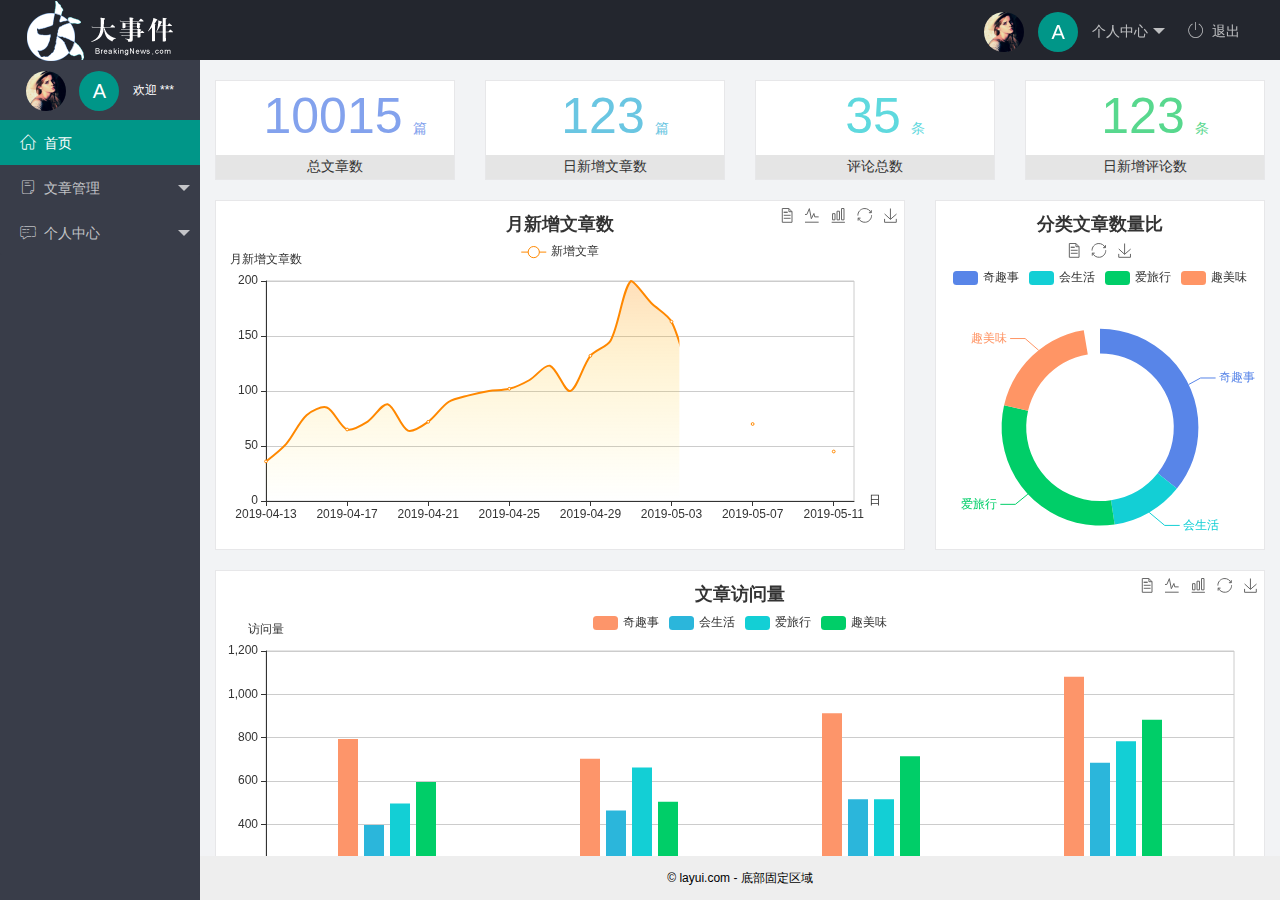
==== commit 0228f44e: "主页功能完成" ====
--- a/index.html
+++ b/index.html
@@ -18,18 +18,12 @@
         <div class="layui-header">
             <div class="layui-logo"><img src="./assets/images/logo.png" alt=""></div>
             <!-- 头部区域（可配合layui已有的水平导航） -->
-
-
-            <dl class="layui-nav-child">
-                <dd><a href="">邮件管理</a></dd>
-                <dd><a href="">消息管理</a></dd>
-                <dd><a href="">授权管理</a></dd>
-            </dl>
-
             <ul class="layui-nav layui-layout-right">
                 <li class="layui-nav-item">
+                    <!-- 顶部头像区域 -->
                     <a href="javascript:;">
-                        <img src="http://t.cn/RCzsdCq" class="layui-nav-img">
+                        <img src="/assets/images/sample.jpg" class="layui-nav-img">
+                        <span class="user-avatar">A</span>
                         个人中心
                     </a>
                     <dl class="layui-nav-child">
@@ -38,12 +32,18 @@
                         <dd><a href="">重置密码</a></dd>
                     </dl>
                 </li>
-                <li class="layui-nav-item"><a href=""><span class="iconfont icon-tuichu"></span>退出</a></li>
+                <li class="layui-nav-item"><a href="javascript:;" id="btnLogout"><span
+                            class="iconfont icon-tuichu"></span>退出</a></li>
             </ul>
         </div>
 
         <div class="layui-side layui-bg-black">
             <div class="layui-side-scroll">
+                <div class="userinfo">
+                    <img src="/assets/images/sample.jpg" class="layui-nav-img">
+                    <span class="user-avatar">A</span>
+                    <span id="welcome">欢迎 ***</span>
+                </div>
                 <!-- 左侧导航区域（可配合layui已有的垂直导航） -->
                 <ul class="layui-nav layui-nav-tree" lay-shrink="all">
                     <li class="layui-nav-item layui-this">
@@ -80,8 +80,14 @@
             © layui.com - 底部固定区域
         </div>
     </div>
-
+    <!-- 引入layui.all.js -->
     <script src="./assets/lib/layui/layui.all.js"></script>
+    <!-- 引入jquery.js -->
+    <script src="./assets/lib/jquery.js"></script>
+    <!-- 引入baseAPI.js -->
+    <script src="./assets/js/baseAPI.js"></script>
+    <!-- 引入login.js-->
+    <script src="./assets/js/index.js"></script>
 </body>
 
 </html>--- a/assets/css/index.css
+++ b/assets/css/index.css
@@ -19,5 +19,33 @@
         height: 100%;
 }
 a{
-    translate: none !important;
+    transition: none !important;
+}
+.layui-side-scroll{
+    width: 200px;
+}
+.layui-side-scroll .userinfo {
+    height: 60px;
+    line-height: 60px;
+    text-align: center;
+    font-size: 12px;
+    border-bottom: 1px,solid #000;
+    user-select: none;
+}
+.layui-nav-img {
+    width: 40px;
+    height: 40px;
+}
+.user-avatar {
+    display: inline-block;
+    width: 40px;
+    height: 40px;
+    line-height: 40px;
+    border-radius: 50%;
+    background-color: #009688;
+    font-size: 20px;
+    text-align: center;
+    vertical-align: middle;
+    margin-right: 10px;
+    color: #ffffff;
 }